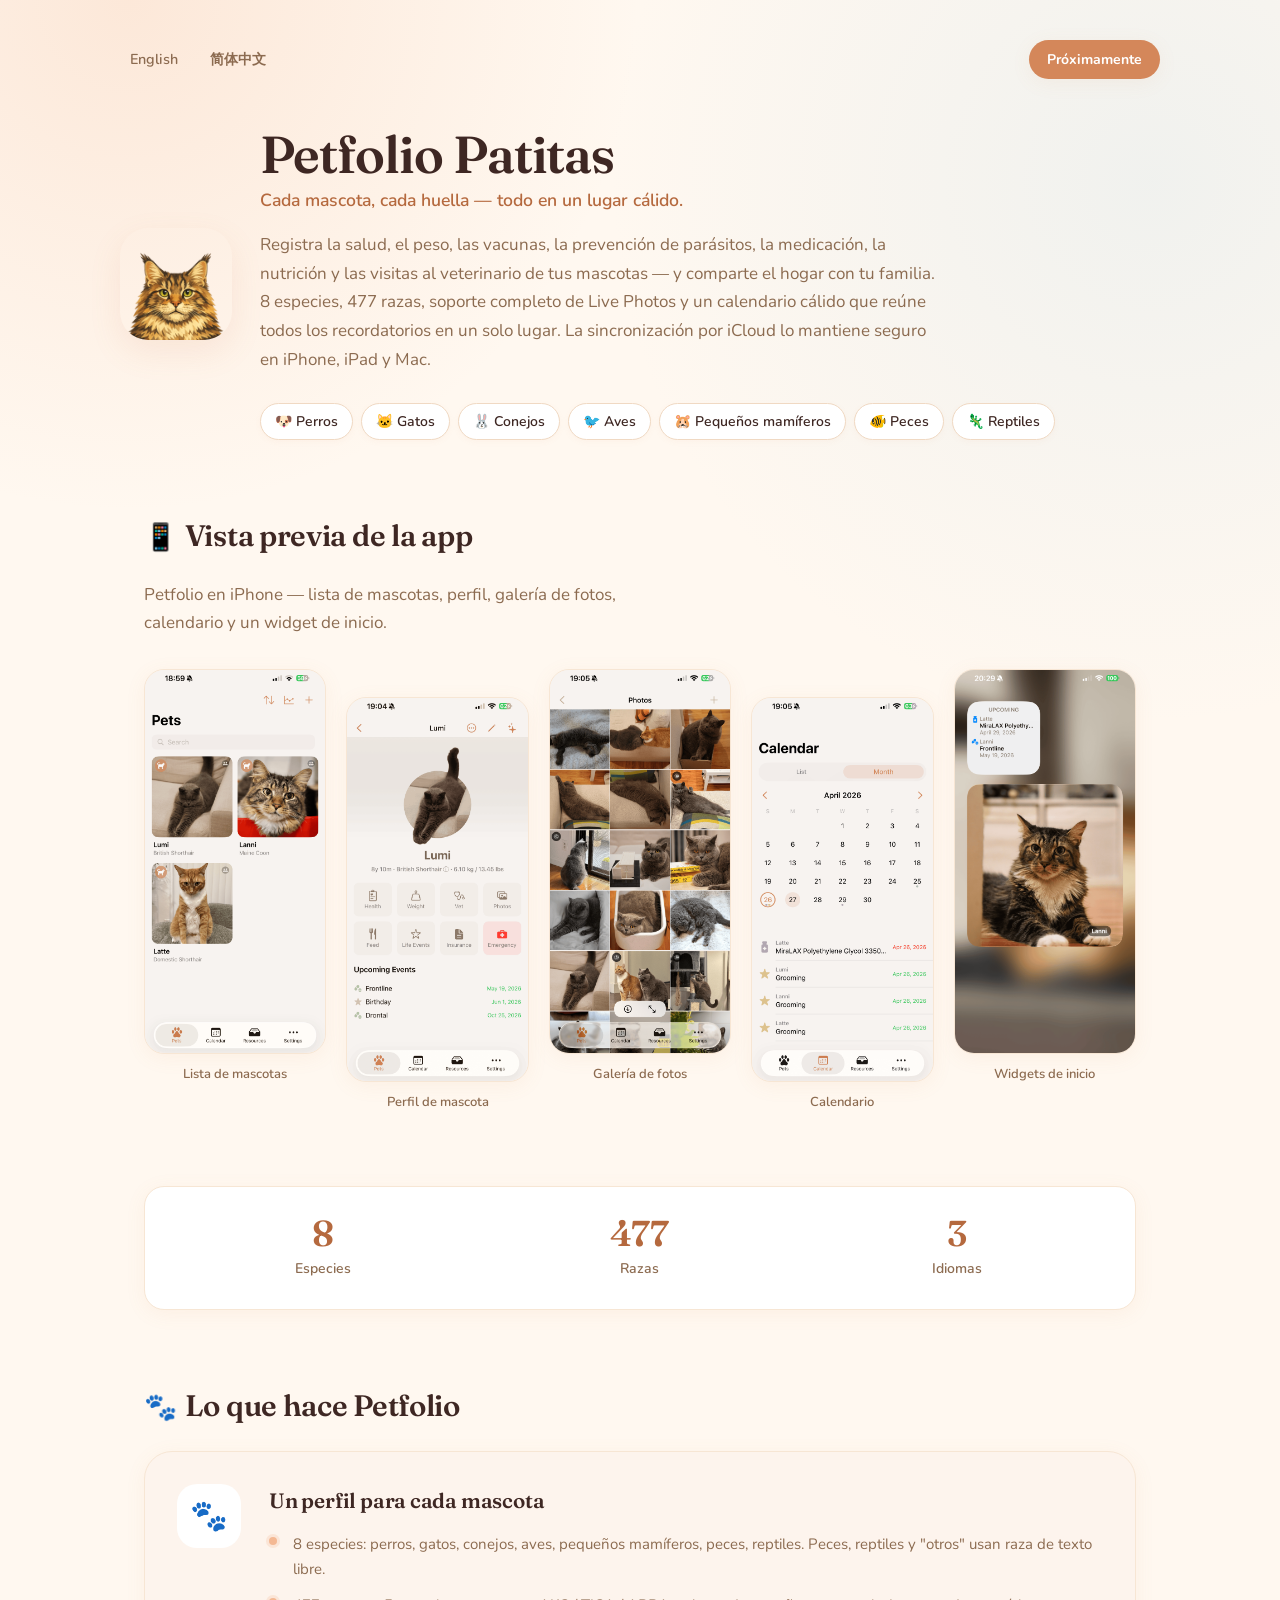
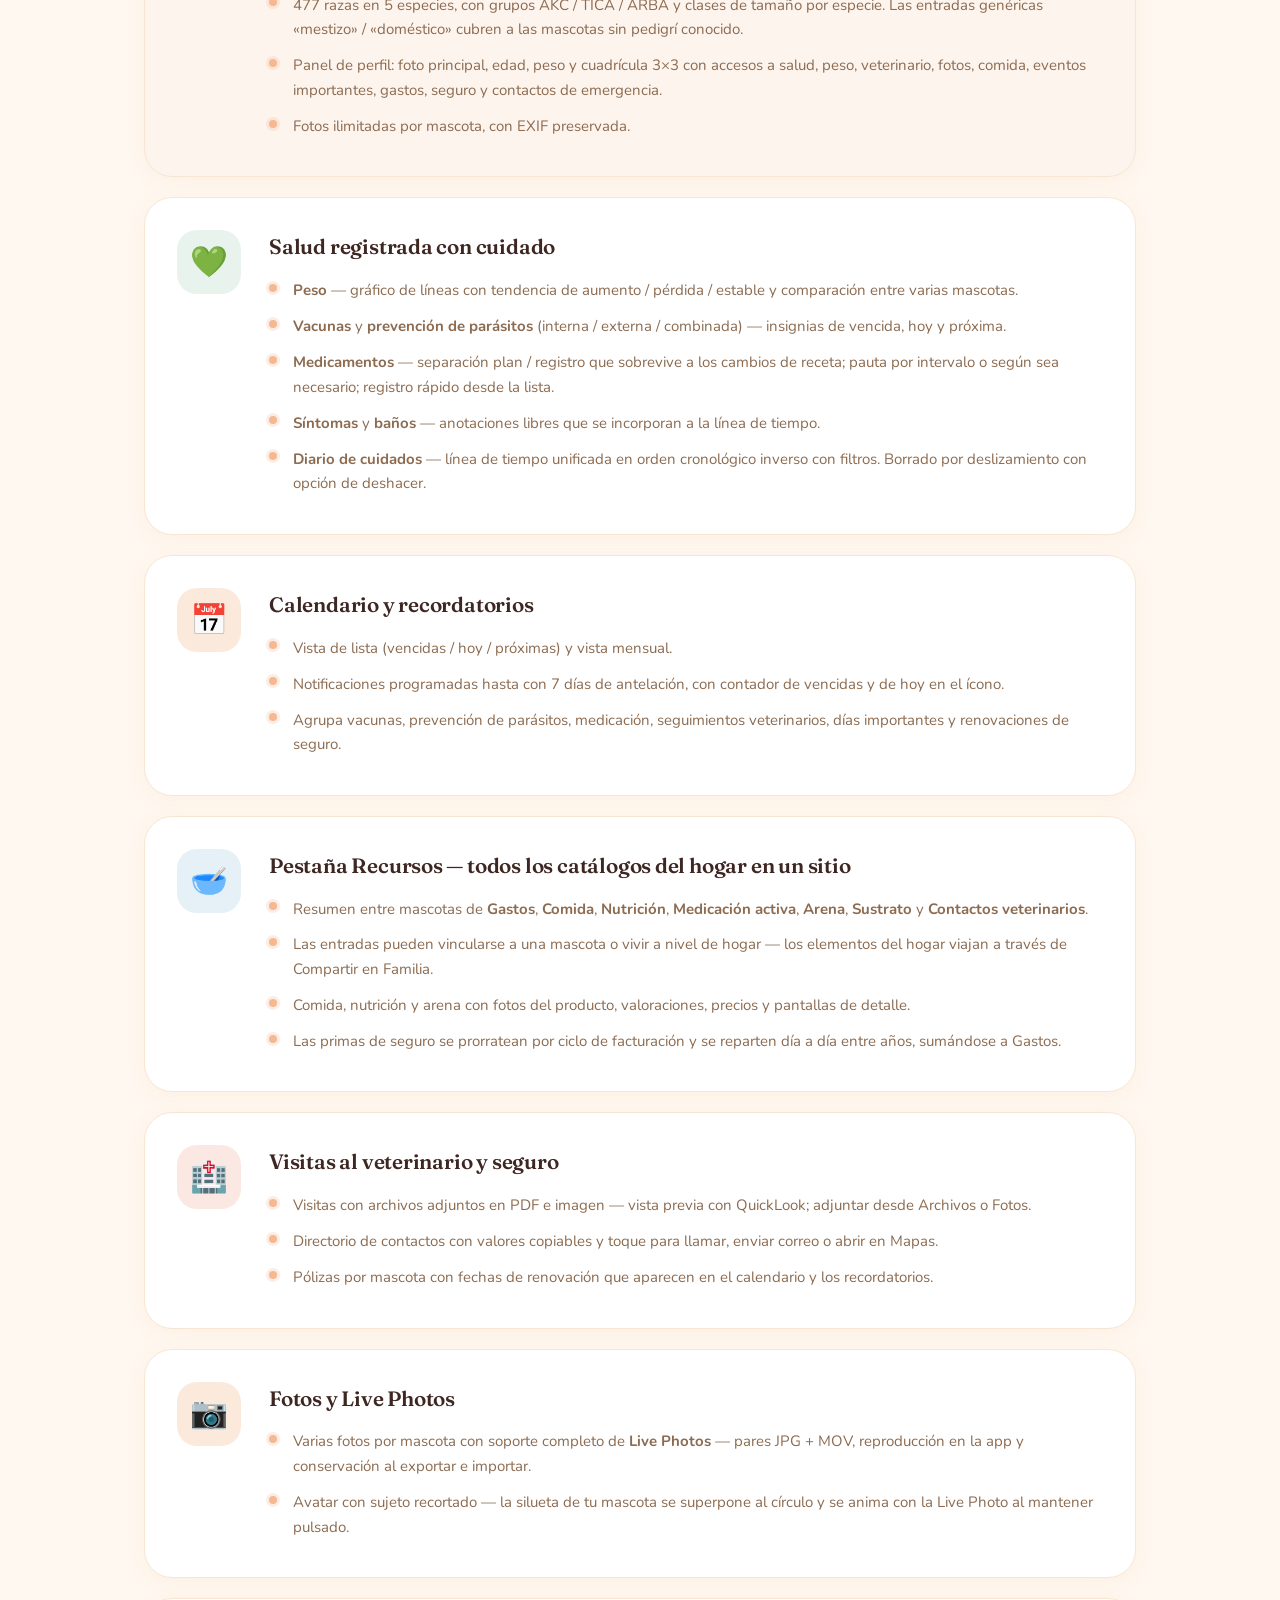
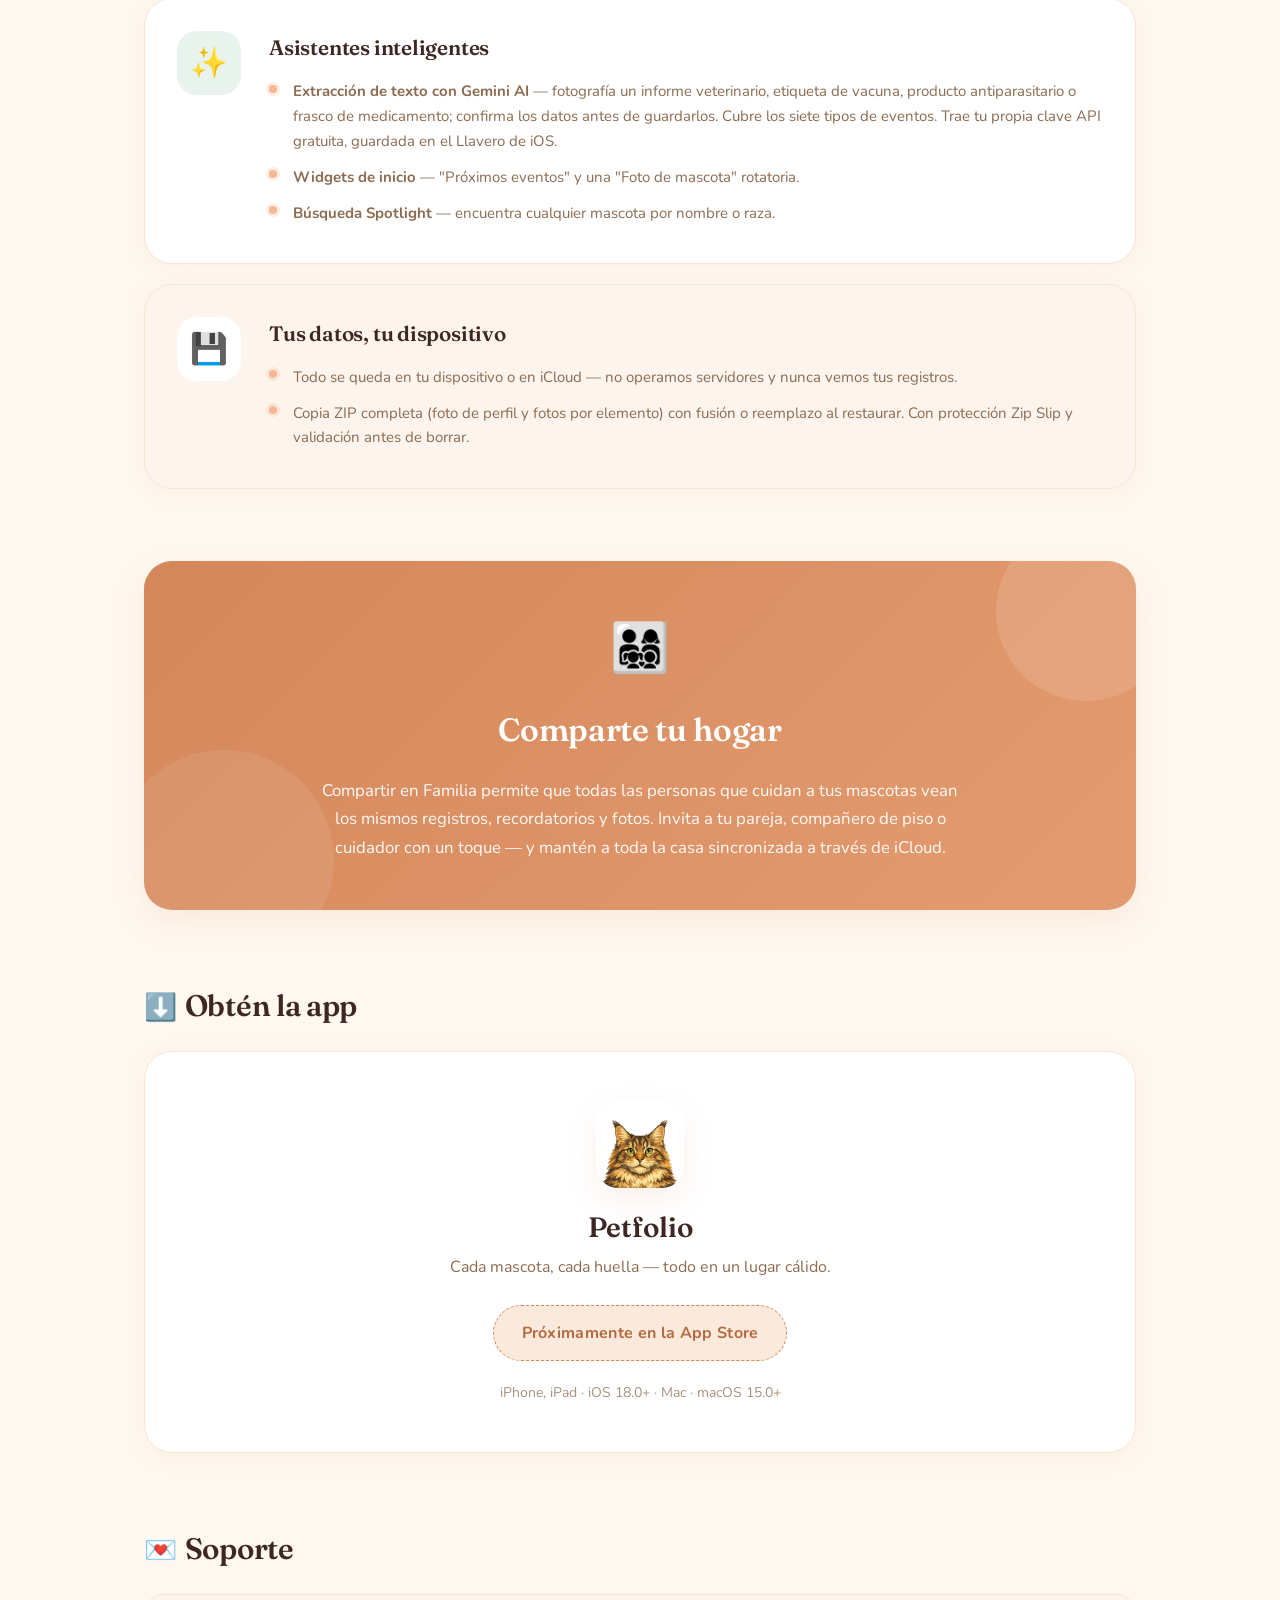
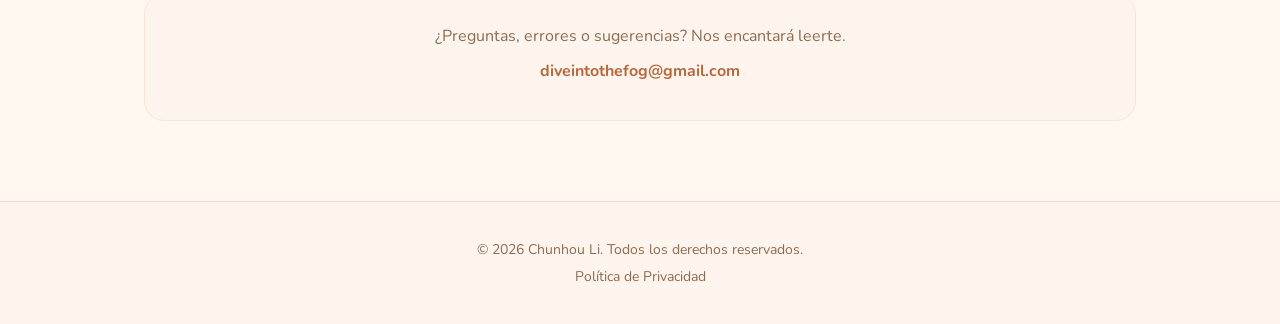
==== es/index.html @ d6c248c8 "init: Petfolio marketing site — landing page, privacy policy, EN/ES/ZH-Hans" ====
<!DOCTYPE html>
<html lang="es">
<head>
    <meta charset="UTF-8">
    <meta name="viewport" content="width=device-width, initial-scale=1.0">
    <meta name="description" content="Petfolio — cuidado de mascotas para iPhone, iPad y Mac. Salud, peso, vacunas, prevención de parásitos, medicación, nutrición, veterinario, comida, arena y Live Photos. 8 especies, 477 razas, Compartir en Familia por iCloud. En inglés, español y chino simplificado.">
    <title>Petfolio — Cuidado de Mascotas para iPhone, iPad y Mac</title>
    <link rel="icon" href="../resources/app_icon.png">
    <link rel="preconnect" href="https://fonts.googleapis.com">
    <link rel="preconnect" href="https://fonts.gstatic.com" crossorigin>
    <link href="https://fonts.googleapis.com/css2?family=Fraunces:opsz,wght@9..144,500;9..144,600;9..144,700&family=Nunito:wght@400;600;700;800&display=swap" rel="stylesheet">
    <link rel="stylesheet" href="../css/styles.css">
    <link rel="alternate" hreflang="es" href="index.html">
    <link rel="alternate" hreflang="en" href="../index.html">
    <link rel="alternate" hreflang="zh-Hans" href="../zh/">
</head>
<body>
    <header class="hero">
        <div class="hero-top">
            <p class="lang-switcher"><a href="../index.html">English</a><a href="../zh/">简体中文</a></p>
            <a href="#download" class="hero-badge-pill">Próximamente</a>
        </div>

        <div class="hero-inner">
            <img src="../resources/app_icon.png" alt="Icono de Petfolio" class="hero-icon">
            <div class="hero-text">
                <h1 class="app-name">Petfolio Patitas</h1>
                <p class="tagline">Cada mascota, cada huella — todo en un lugar cálido.</p>
                <p class="description">Registra la salud, el peso, las vacunas, la prevención de parásitos, la medicación, la nutrición y las visitas al veterinario de tus mascotas — y comparte el hogar con tu familia. 8 especies, 477 razas, soporte completo de Live Photos y un calendario cálido que reúne todos los recordatorios en un solo lugar. La sincronización por iCloud lo mantiene seguro en iPhone, iPad y Mac.</p>
                <div class="species-pills">
                    <span class="species-pill"><span class="emoji">🐶</span>Perros</span>
                    <span class="species-pill"><span class="emoji">🐱</span>Gatos</span>
                    <span class="species-pill"><span class="emoji">🐰</span>Conejos</span>
                    <span class="species-pill"><span class="emoji">🐦</span>Aves</span>
                    <span class="species-pill"><span class="emoji">🐹</span>Pequeños mamíferos</span>
                    <span class="species-pill"><span class="emoji">🐠</span>Peces</span>
                    <span class="species-pill"><span class="emoji">🦎</span>Reptiles</span>
                </div>
            </div>
        </div>
    </header>

    <main class="container">
        <section class="screenshots">
            <h2><span class="emoji">📱</span>Vista previa de la app</h2>
            <p class="section-lede">Petfolio en iPhone — lista de mascotas, perfil, galería de fotos, calendario y un widget de inicio.</p>
            <div class="screenshot-gallery">
                <figure class="shot-item">
                    <div class="shot"><img src="../resources/screenshots/app-1.png" alt="Lista de mascotas con perfiles de gatos" loading="lazy"></div>
                    <figcaption class="shot-caption">Lista de mascotas</figcaption>
                </figure>
                <figure class="shot-item">
                    <div class="shot"><img src="../resources/screenshots/app-2.png" alt="Perfil de mascota con accesos a salud, peso, veterinario, fotos y emergencia" loading="lazy"></div>
                    <figcaption class="shot-caption">Perfil de mascota</figcaption>
                </figure>
                <figure class="shot-item">
                    <div class="shot"><img src="../resources/screenshots/app-3.png" alt="Galería de fotos de la mascota" loading="lazy"></div>
                    <figcaption class="shot-caption">Galería de fotos</figcaption>
                </figure>
                <figure class="shot-item">
                    <div class="shot"><img src="../resources/screenshots/app-4.png" alt="Calendario mensual con eventos próximos" loading="lazy"></div>
                    <figcaption class="shot-caption">Calendario</figcaption>
                </figure>
                <figure class="shot-item">
                    <div class="shot"><img src="../resources/screenshots/app-5.png" alt="Widgets de inicio — eventos próximos y foto de mascota" loading="lazy"></div>
                    <figcaption class="shot-caption">Widgets de inicio</figcaption>
                </figure>
            </div>
        </section>

        <section class="stats-section">
            <div class="stats">
                <div class="stat-item">
                    <span class="num">8</span>
                    <span class="label">Especies</span>
                </div>
                <div class="stat-item">
                    <span class="num">477</span>
                    <span class="label">Razas</span>
                </div>
                <div class="stat-item">
                    <span class="num">3</span>
                    <span class="label">Idiomas</span>
                </div>
            </div>
        </section>

        <section class="features">
            <h2><span class="emoji">🐾</span>Lo que hace Petfolio</h2>
            <div class="feature-stack">

                <div class="feature-row feature-row--peach">
                    <div class="feature-row-emoji">🐾</div>
                    <div>
                        <h3>Un perfil para cada mascota</h3>
                        <ul>
                            <li>8 especies: perros, gatos, conejos, aves, pequeños mamíferos, peces, reptiles. Peces, reptiles y "otros" usan raza de texto libre.</li>
                            <li>477 razas en 5 especies, con grupos AKC / TICA / ARBA y clases de tamaño por especie. Las entradas genéricas «mestizo» / «doméstico» cubren a las mascotas sin pedigrí conocido.</li>
                            <li>Panel de perfil: foto principal, edad, peso y cuadrícula 3×3 con accesos a salud, peso, veterinario, fotos, comida, eventos importantes, gastos, seguro y contactos de emergencia.</li>
                            <li>Fotos ilimitadas por mascota, con EXIF preservada.</li>
                        </ul>
                    </div>
                </div>

                <div class="feature-row feature-row--mint">
                    <div class="feature-row-emoji">💚</div>
                    <div>
                        <h3>Salud registrada con cuidado</h3>
                        <ul>
                            <li><strong>Peso</strong> — gráfico de líneas con tendencia de aumento / pérdida / estable y comparación entre varias mascotas.</li>
                            <li><strong>Vacunas</strong> y <strong>prevención de parásitos</strong> (interna / externa / combinada) — insignias de vencida, hoy y próxima.</li>
                            <li><strong>Medicamentos</strong> — separación plan / registro que sobrevive a los cambios de receta; pauta por intervalo o según sea necesario; registro rápido desde la lista.</li>
                            <li><strong>Síntomas</strong> y <strong>baños</strong> — anotaciones libres que se incorporan a la línea de tiempo.</li>
                            <li><strong>Diario de cuidados</strong> — línea de tiempo unificada en orden cronológico inverso con filtros. Borrado por deslizamiento con opción de deshacer.</li>
                        </ul>
                    </div>
                </div>

                <div class="feature-row">
                    <div class="feature-row-emoji">📅</div>
                    <div>
                        <h3>Calendario y recordatorios</h3>
                        <ul>
                            <li>Vista de lista (vencidas / hoy / próximas) y vista mensual.</li>
                            <li>Notificaciones programadas hasta con 7 días de antelación, con contador de vencidas y de hoy en el ícono.</li>
                            <li>Agrupa vacunas, prevención de parásitos, medicación, seguimientos veterinarios, días importantes y renovaciones de seguro.</li>
                        </ul>
                    </div>
                </div>

                <div class="feature-row feature-row--sky">
                    <div class="feature-row-emoji">🥣</div>
                    <div>
                        <h3>Pestaña Recursos — todos los catálogos del hogar en un sitio</h3>
                        <ul>
                            <li>Resumen entre mascotas de <strong>Gastos</strong>, <strong>Comida</strong>, <strong>Nutrición</strong>, <strong>Medicación activa</strong>, <strong>Arena</strong>, <strong>Sustrato</strong> y <strong>Contactos veterinarios</strong>.</li>
                            <li>Las entradas pueden vincularse a una mascota o vivir a nivel de hogar — los elementos del hogar viajan a través de Compartir en Familia.</li>
                            <li>Comida, nutrición y arena con fotos del producto, valoraciones, precios y pantallas de detalle.</li>
                            <li>Las primas de seguro se prorratean por ciclo de facturación y se reparten día a día entre años, sumándose a Gastos.</li>
                        </ul>
                    </div>
                </div>

                <div class="feature-row feature-row--pink">
                    <div class="feature-row-emoji">🏥</div>
                    <div>
                        <h3>Visitas al veterinario y seguro</h3>
                        <ul>
                            <li>Visitas con archivos adjuntos en PDF e imagen — vista previa con QuickLook; adjuntar desde Archivos o Fotos.</li>
                            <li>Directorio de contactos con valores copiables y toque para llamar, enviar correo o abrir en Mapas.</li>
                            <li>Pólizas por mascota con fechas de renovación que aparecen en el calendario y los recordatorios.</li>
                        </ul>
                    </div>
                </div>

                <div class="feature-row">
                    <div class="feature-row-emoji">📷</div>
                    <div>
                        <h3>Fotos y Live Photos</h3>
                        <ul>
                            <li>Varias fotos por mascota con soporte completo de <strong>Live Photos</strong> — pares JPG + MOV, reproducción en la app y conservación al exportar e importar.</li>
                            <li>Avatar con sujeto recortado — la silueta de tu mascota se superpone al círculo y se anima con la Live Photo al mantener pulsado.</li>
                        </ul>
                    </div>
                </div>

                <div class="feature-row feature-row--mint">
                    <div class="feature-row-emoji">✨</div>
                    <div>
                        <h3>Asistentes inteligentes</h3>
                        <ul>
                            <li><strong>Extracción de texto con Gemini AI</strong> — fotografía un informe veterinario, etiqueta de vacuna, producto antiparasitario o frasco de medicamento; confirma los datos antes de guardarlos. Cubre los siete tipos de eventos. Trae tu propia clave API gratuita, guardada en el Llavero de iOS.</li>
                            <li><strong>Widgets de inicio</strong> — "Próximos eventos" y una "Foto de mascota" rotatoria.</li>
                            <li><strong>Búsqueda Spotlight</strong> — encuentra cualquier mascota por nombre o raza.</li>
                        </ul>
                    </div>
                </div>

                <div class="feature-row feature-row--peach">
                    <div class="feature-row-emoji">💾</div>
                    <div>
                        <h3>Tus datos, tu dispositivo</h3>
                        <ul>
                            <li>Todo se queda en tu dispositivo o en iCloud — no operamos servidores y nunca vemos tus registros.</li>
                            <li>Copia ZIP completa (foto de perfil y fotos por elemento) con fusión o reemplazo al restaurar. Con protección Zip Slip y validación antes de borrar.</li>
                        </ul>
                    </div>
                </div>

            </div>
        </section>

        <section class="family-sharing">
            <div class="spotlight">
                <div class="spotlight-inner">
                    <div class="spotlight-emoji">👨‍👩‍👧‍👦</div>
                    <h2>Comparte tu hogar</h2>
                    <p>Compartir en Familia permite que todas las personas que cuidan a tus mascotas vean los mismos registros, recordatorios y fotos. Invita a tu pareja, compañero de piso o cuidador con un toque — y mantén a toda la casa sincronizada a través de iCloud.</p>
                </div>
            </div>
        </section>

        <section id="download" class="download">
            <h2><span class="emoji">⬇️</span>Obtén la app</h2>
            <div class="download-card">
                <img src="../resources/app_icon.png" alt="" class="app-icon">
                <h3>Petfolio</h3>
                <p class="subtitle">Cada mascota, cada huella — todo en un lugar cálido.</p>
                <span class="coming-soon-badge">Próximamente en la App Store</span>
                <p class="download-requirements">iPhone, iPad · iOS 18.0+ · Mac · macOS 15.0+</p>
            </div>
        </section>

        <section class="support">
            <h2><span class="emoji">💌</span>Soporte</h2>
            <div class="support-card">
                <p>¿Preguntas, errores o sugerencias? Nos encantará leerte.</p>
                <p><a href="mailto:diveintothefog@gmail.com">diveintothefog@gmail.com</a></p>
            </div>
        </section>
    </main>

    <footer>
        <div class="container">
            <p>&copy; 2026 Chunhou Li. Todos los derechos reservados.</p>
            <p><a href="privacy.html">Política de Privacidad</a></p>
        </div>
    </footer>
</body>
</html>
---- css/styles.css ----
* {
    margin: 0;
    padding: 0;
    box-sizing: border-box;
}

:root {
    --primary: #D4875A;
    --primary-deep: #B5693E;
    --primary-soft: #F4B893;
    --accent-mint: #A8D5BA;
    --accent-pink: #F4B8A9;
    --accent-sky: #B6D7E8;
    --text: #3E2723;
    --text-muted: #8C6B50;
    --text-light: #A8917B;
    --bg: #FFF8F0;
    --surface: #FFFFFF;
    --surface-warm: #FDF4ED;
    --surface-sunset: #FBEADB;
    --border: #F0D9C3;
    --border-soft: #F7E6D4;
    --radius: 20px;
    --radius-sm: 12px;
    --radius-lg: 28px;
    --shadow-soft: 0 4px 20px rgba(212, 135, 90, 0.08);
    --shadow-warm: 0 12px 32px rgba(212, 135, 90, 0.12);
}

body {
    font-family: 'Nunito', -apple-system, BlinkMacSystemFont, sans-serif;
    line-height: 1.65;
    color: var(--text);
    background: var(--bg);
    background-image:
        radial-gradient(circle at 10% 0%, rgba(244, 184, 147, 0.25) 0%, transparent 35%),
        radial-gradient(circle at 90% 20%, rgba(182, 215, 232, 0.2) 0%, transparent 40%);
    background-attachment: fixed;
    min-height: 100vh;
}

.container {
    max-width: 1040px;
    margin: 0 auto;
    padding: 0 24px;
}

a {
    color: var(--primary-deep);
    text-decoration: none;
    transition: color 0.2s;
}

a:hover {
    color: var(--primary);
}

/* Hero */
.hero {
    padding: 40px 24px 64px;
    position: relative;
}

.hero-top {
    display: flex;
    justify-content: space-between;
    align-items: center;
    gap: 16px;
    margin-bottom: 3rem;
    max-width: 1040px;
    margin-left: auto;
    margin-right: auto;
}

.lang-switcher {
    font-size: 0.9rem;
    font-weight: 600;
    color: var(--text-muted);
    display: flex;
    flex-wrap: wrap;
    gap: 4px 12px;
    align-items: center;
}

.lang-switcher a {
    color: var(--text-muted);
    padding: 4px 10px;
    border-radius: 999px;
    transition: background 0.2s, color 0.2s;
}

.lang-switcher a:hover {
    background: var(--surface-sunset);
    color: var(--primary-deep);
}

.hero-badge-pill {
    background: var(--primary);
    color: #fff;
    padding: 8px 18px;
    border-radius: 999px;
    font-weight: 700;
    font-size: 0.875rem;
    box-shadow: var(--shadow-soft);
    transition: transform 0.2s, box-shadow 0.2s;
}

.hero-badge-pill:hover {
    color: #fff;
    background: var(--primary-deep);
    transform: translateY(-1px);
    box-shadow: var(--shadow-warm);
}

.hero-inner {
    display: grid;
    grid-template-columns: auto 1fr;
    gap: 28px;
    align-items: center;
    max-width: 1040px;
    margin: 0 auto;
}

.hero-icon {
    width: 112px;
    height: 112px;
    border-radius: 28px;
    box-shadow: var(--shadow-warm);
    flex-shrink: 0;
}

.hero-text {
    min-width: 0;
}

.app-name {
    font-family: 'Fraunces', Georgia, serif;
    font-weight: 600;
    font-size: 3.25rem;
    letter-spacing: -0.02em;
    line-height: 1.05;
    color: var(--text);
    margin-bottom: 0.25rem;
}

.tagline {
    font-size: 1.1rem;
    font-weight: 600;
    color: var(--primary-deep);
    margin-bottom: 1rem;
}

.description {
    font-size: 1.0625rem;
    color: var(--text-muted);
    line-height: 1.7;
    max-width: 680px;
}

.species-pills {
    display: flex;
    flex-wrap: wrap;
    gap: 8px;
    margin-top: 1.75rem;
}

.species-pill {
    background: var(--surface);
    border: 1px solid var(--border);
    border-radius: 999px;
    padding: 6px 14px;
    font-size: 0.875rem;
    font-weight: 600;
    color: var(--text);
    box-shadow: 0 2px 6px rgba(212, 135, 90, 0.05);
}

.species-pill .emoji {
    margin-right: 4px;
}

/* Main */
main {
    padding: 16px 24px 64px;
}

section {
    margin-bottom: 72px;
}

section:last-child {
    margin-bottom: 0;
}

h2 {
    font-family: 'Fraunces', Georgia, serif;
    font-weight: 600;
    font-size: 1.85rem;
    color: var(--text);
    margin-bottom: 1.25rem;
    letter-spacing: -0.01em;
}

h2 .emoji {
    margin-right: 8px;
    font-size: 0.9em;
}

.section-lede {
    color: var(--text-muted);
    font-size: 1.0625rem;
    max-width: 520px;
    margin-bottom: 2rem;
}

/* Screenshot gallery — staggered, not uniform grid */
.screenshots {
    margin-top: 8px;
}

.screenshot-gallery {
    display: grid;
    grid-template-columns: repeat(5, 1fr);
    gap: 20px;
}

.shot {
    background: var(--surface-warm);
    border: 1px solid var(--border-soft);
    border-radius: var(--radius);
    aspect-ratio: 9 / 19;
    display: flex;
    flex-direction: column;
    align-items: center;
    justify-content: center;
    text-align: center;
    padding: 16px;
    color: var(--text-light);
    font-size: 0.75rem;
    font-weight: 600;
    box-shadow: var(--shadow-soft);
    overflow: hidden;
    position: relative;
}

.shot img {
    width: 100%;
    height: 100%;
    object-fit: cover;
    display: block;
    position: absolute;
    inset: 0;
}

.shot-label {
    position: relative;
    z-index: 1;
    background: var(--surface-sunset);
    border-radius: 999px;
    padding: 6px 12px;
    color: var(--primary-deep);
}

.shot-caption {
    text-align: center;
    font-size: 0.8125rem;
    color: var(--text-muted);
    margin-top: 10px;
    font-weight: 600;
}

.shot-item {
    display: flex;
    flex-direction: column;
}

/* Stagger on wider screens */
@media (min-width: 900px) {
    .shot-item:nth-child(even) {
        margin-top: 28px;
    }
}

/* Feature sections — non-uniform, cozy */
.feature-stack {
    display: grid;
    gap: 20px;
}

.feature-row {
    background: var(--surface);
    border: 1px solid var(--border-soft);
    border-radius: var(--radius-lg);
    padding: 32px;
    box-shadow: var(--shadow-soft);
    display: grid;
    grid-template-columns: auto 1fr;
    gap: 28px;
    align-items: start;
}

.feature-row-emoji {
    width: 64px;
    height: 64px;
    border-radius: 20px;
    background: var(--surface-sunset);
    display: flex;
    align-items: center;
    justify-content: center;
    font-size: 1.9rem;
    flex-shrink: 0;
}

.feature-row h3 {
    font-family: 'Fraunces', Georgia, serif;
    font-size: 1.3rem;
    font-weight: 600;
    color: var(--text);
    margin-bottom: 0.5rem;
    letter-spacing: -0.01em;
}

.feature-row ul {
    list-style: none;
    padding: 0;
    margin: 0;
}

.feature-row li {
    padding: 0.35rem 0 0.35rem 1.5rem;
    position: relative;
    font-size: 0.9375rem;
    color: var(--text-muted);
    line-height: 1.65;
}

.feature-row li::before {
    content: "";
    position: absolute;
    left: 0;
    top: 0.75em;
    width: 8px;
    height: 8px;
    background: var(--primary-soft);
    border-radius: 50%;
    box-shadow: 0 0 0 3px rgba(244, 184, 147, 0.25);
}

/* Accent rows — alternating warm tones */
.feature-row--peach {
    background: var(--surface-warm);
}

.feature-row--peach .feature-row-emoji {
    background: #fff;
}

.feature-row--mint .feature-row-emoji {
    background: #E7F3EC;
}

.feature-row--sky .feature-row-emoji {
    background: #E5F0F7;
}

.feature-row--pink .feature-row-emoji {
    background: #FCE8E2;
}

/* Family sharing highlight */
.spotlight {
    background: linear-gradient(135deg, var(--primary) 0%, #E39C70 100%);
    color: #fff;
    border-radius: var(--radius-lg);
    padding: 48px 40px;
    text-align: center;
    box-shadow: var(--shadow-warm);
    position: relative;
    overflow: hidden;
}

.spotlight::before {
    content: "";
    position: absolute;
    top: -40px;
    right: -40px;
    width: 180px;
    height: 180px;
    background: rgba(255, 255, 255, 0.12);
    border-radius: 50%;
}

.spotlight::after {
    content: "";
    position: absolute;
    bottom: -60px;
    left: -30px;
    width: 220px;
    height: 220px;
    background: rgba(255, 255, 255, 0.08);
    border-radius: 50%;
}

.spotlight-inner {
    position: relative;
    z-index: 1;
    max-width: 640px;
    margin: 0 auto;
}

.spotlight h2 {
    color: #fff;
    font-size: 2rem;
}

.spotlight p {
    color: rgba(255, 255, 255, 0.95);
    font-size: 1.05rem;
    line-height: 1.7;
}

.spotlight-emoji {
    font-size: 3rem;
    margin-bottom: 1rem;
}

/* Stats strip */
.stats {
    display: grid;
    grid-template-columns: repeat(3, 1fr);
    gap: 16px;
    background: var(--surface);
    border: 1px solid var(--border-soft);
    border-radius: var(--radius);
    padding: 28px;
    box-shadow: var(--shadow-soft);
}

.stat-item {
    text-align: center;
}

.stat-item .num {
    font-family: 'Fraunces', Georgia, serif;
    font-size: 2.25rem;
    font-weight: 600;
    color: var(--primary-deep);
    line-height: 1;
    display: block;
    margin-bottom: 0.25rem;
}

.stat-item .label {
    font-size: 0.875rem;
    color: var(--text-muted);
    font-weight: 600;
}

/* Download */
.download-card {
    background: var(--surface);
    border: 1px solid var(--border-soft);
    border-radius: var(--radius-lg);
    padding: 48px 40px;
    text-align: center;
    box-shadow: var(--shadow-soft);
}

.download-card .app-icon {
    width: 88px;
    height: 88px;
    border-radius: 22px;
    margin: 0 auto 1rem;
    display: block;
    box-shadow: var(--shadow-warm);
}

.download-card h3 {
    font-family: 'Fraunces', Georgia, serif;
    font-size: 1.75rem;
    font-weight: 600;
    color: var(--text);
    margin-bottom: 0.25rem;
}

.download-card .subtitle {
    font-size: 1rem;
    color: var(--text-muted);
    margin-bottom: 1.5rem;
}

.coming-soon-badge {
    display: inline-block;
    background: var(--surface-sunset);
    border: 1px dashed var(--primary);
    color: var(--primary-deep);
    padding: 14px 28px;
    border-radius: 999px;
    font-weight: 700;
    font-size: 1rem;
    letter-spacing: 0.02em;
}

.download-requirements {
    font-size: 0.875rem;
    color: var(--text-light);
    margin-top: 1.25rem;
}

/* Support */
.support-card {
    background: var(--surface-warm);
    border: 1px solid var(--border-soft);
    border-radius: var(--radius);
    padding: 28px;
    text-align: center;
}

.support-card p {
    color: var(--text-muted);
    margin-bottom: 0.5rem;
}

.support-card a {
    color: var(--primary-deep);
    font-weight: 700;
}

/* Footer */
footer {
    margin-top: 80px;
    padding: 32px 24px;
    border-top: 1px solid var(--border);
    background: var(--surface-warm);
    text-align: center;
    color: var(--text-muted);
    font-size: 0.875rem;
}

footer p {
    margin: 0.25rem 0;
}

footer a {
    color: var(--text-muted);
}

footer a:hover {
    color: var(--primary-deep);
}

/* Privacy page */
.privacy-content {
    max-width: 820px;
    margin: 0 auto;
    background: var(--surface);
    border-radius: var(--radius-lg);
    padding: 48px;
    box-shadow: var(--shadow-soft);
    border: 1px solid var(--border-soft);
}

.privacy-content h1 {
    font-family: 'Fraunces', Georgia, serif;
    color: var(--text);
    font-size: 2.25rem;
    margin-bottom: 0.5rem;
    text-align: center;
    font-weight: 600;
}

.privacy-content .last-updated {
    text-align: center;
    color: var(--text-light);
    font-size: 0.9rem;
    margin-bottom: 2.5rem;
}

.privacy-content h2 {
    font-family: 'Fraunces', Georgia, serif;
    color: var(--primary-deep);
    font-size: 1.5rem;
    margin-top: 2.25rem;
    margin-bottom: 0.75rem;
    font-weight: 600;
}

.privacy-content h3 {
    color: var(--text);
    font-size: 1.15rem;
    margin-top: 1.5rem;
    margin-bottom: 0.5rem;
    font-weight: 700;
}

.privacy-content p {
    color: var(--text-muted);
    margin-bottom: 1rem;
    font-size: 0.9625rem;
    line-height: 1.75;
}

.privacy-content ul, .privacy-content ol {
    margin-left: 1.5rem;
    margin-bottom: 1.25rem;
    color: var(--text-muted);
    font-size: 0.9625rem;
    line-height: 1.75;
}

.privacy-content li {
    margin-bottom: 0.5rem;
}

.privacy-content strong {
    color: var(--text);
}

.privacy-content .contact-info {
    background: var(--surface-sunset);
    padding: 20px 24px;
    border-radius: var(--radius);
    border-left: 4px solid var(--primary);
    margin: 1.5rem 0;
}

.privacy-content .contact-info p {
    margin-bottom: 0.5rem;
}

.back-link {
    display: inline-block;
    margin-top: 2rem;
    color: var(--primary-deep);
    font-weight: 700;
}

.back-link:hover {
    color: var(--primary);
}

.lang-switcher-inline {
    text-align: center;
    margin-top: 1.5rem;
    font-size: 0.9rem;
}

/* Responsive */
@media (max-width: 760px) {
    .hero {
        padding: 24px 24px 48px;
    }

    .hero-top {
        margin-bottom: 2rem;
    }

    .hero-inner {
        grid-template-columns: 1fr;
        gap: 20px;
        text-align: center;
    }

    .hero-icon {
        margin: 0 auto;
        width: 96px;
        height: 96px;
    }

    .description, .species-pills {
        max-width: none;
    }

    .species-pills {
        justify-content: center;
    }

    .app-name {
        font-size: 2.5rem;
    }

    section {
        margin-bottom: 56px;
    }

    h2 {
        font-size: 1.55rem;
    }

    .feature-row {
        grid-template-columns: 1fr;
        padding: 24px;
        gap: 16px;
    }

    .feature-row-emoji {
        width: 56px;
        height: 56px;
    }

    .screenshot-gallery {
        grid-template-columns: repeat(3, 1fr);
        gap: 14px;
    }

    .stats {
        grid-template-columns: 1fr;
        gap: 12px;
        padding: 20px;
    }

    .stat-item {
        padding: 10px 0;
        border-bottom: 1px solid var(--border-soft);
    }

    .stat-item:last-child {
        border-bottom: none;
    }

    .spotlight {
        padding: 36px 24px;
    }

    .spotlight h2 {
        font-size: 1.55rem;
    }

    .download-card {
        padding: 32px 20px;
    }

    .privacy-content {
        padding: 28px 20px;
    }

    .privacy-content h1 {
        font-size: 1.85rem;
    }
}

@media (max-width: 460px) {
    .screenshot-gallery {
        grid-template-columns: repeat(2, 1fr);
    }

    .app-name {
        font-size: 2.1rem;
    }
}
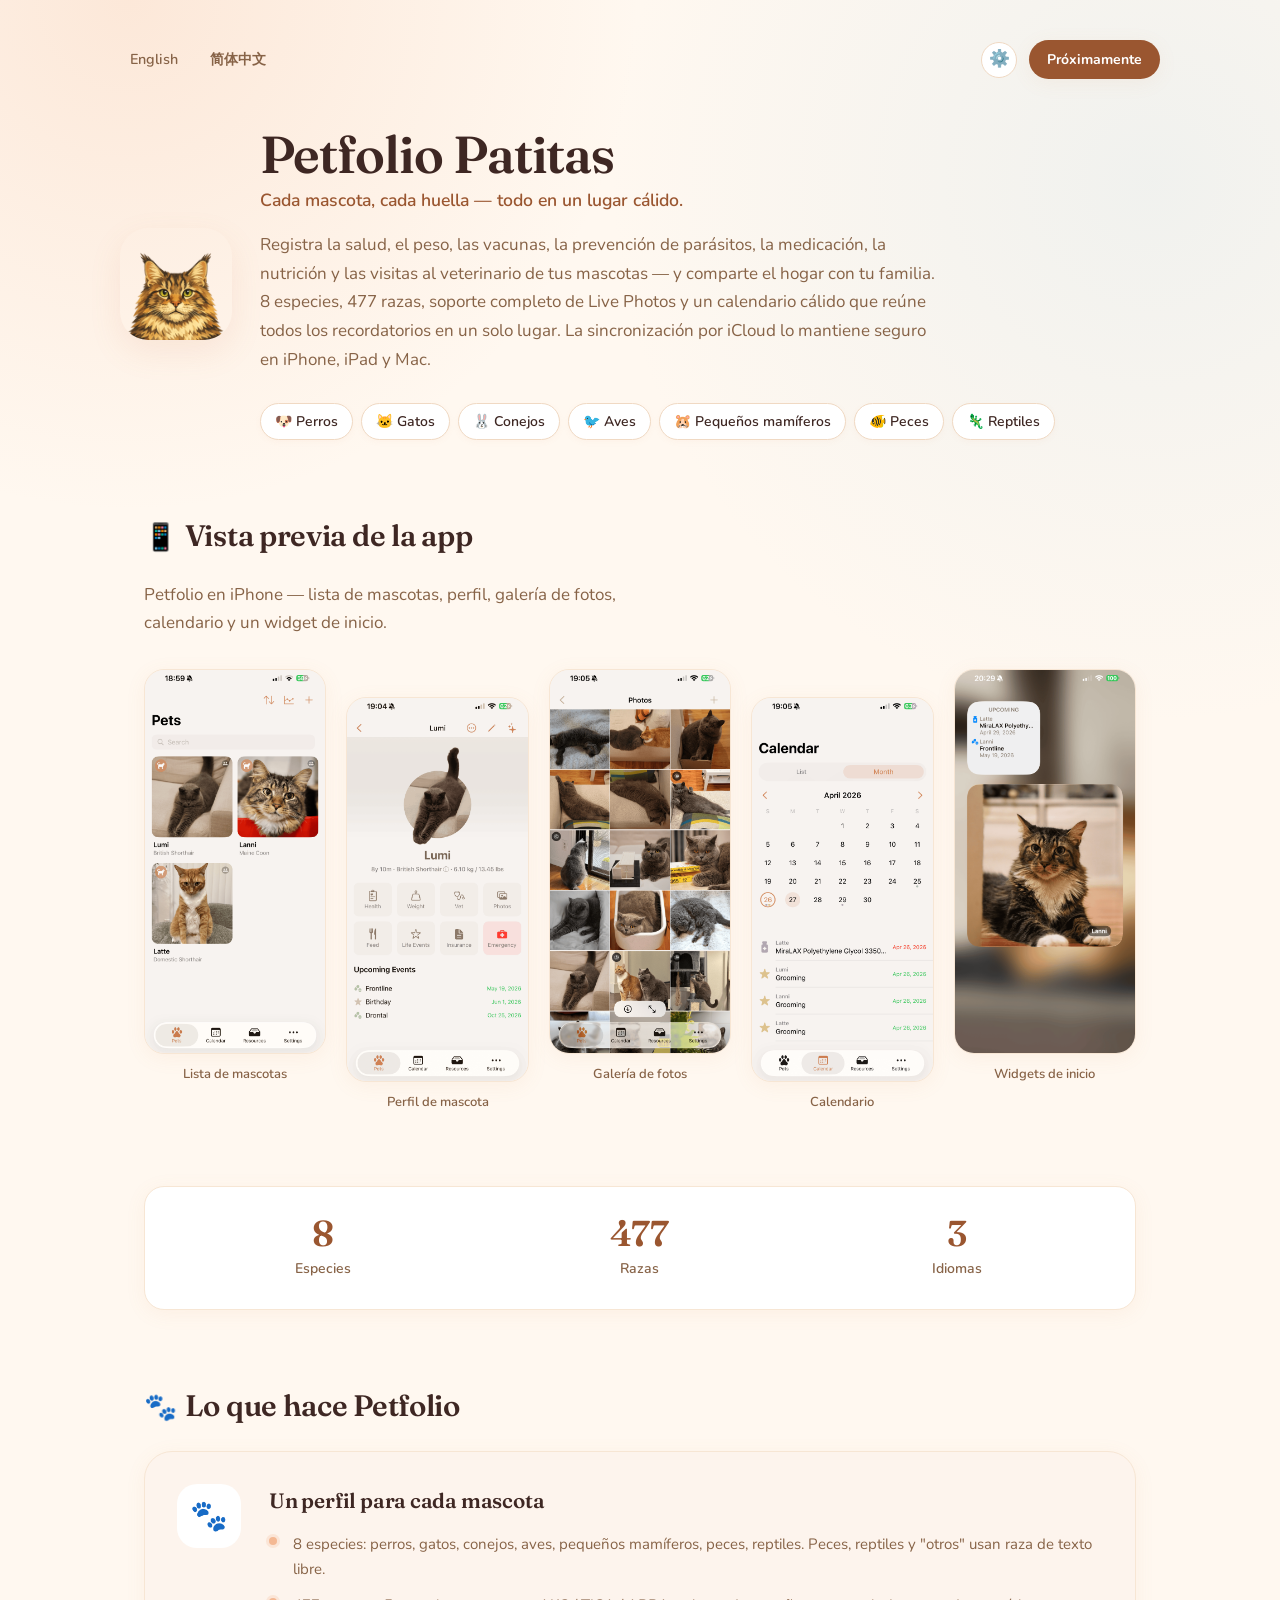
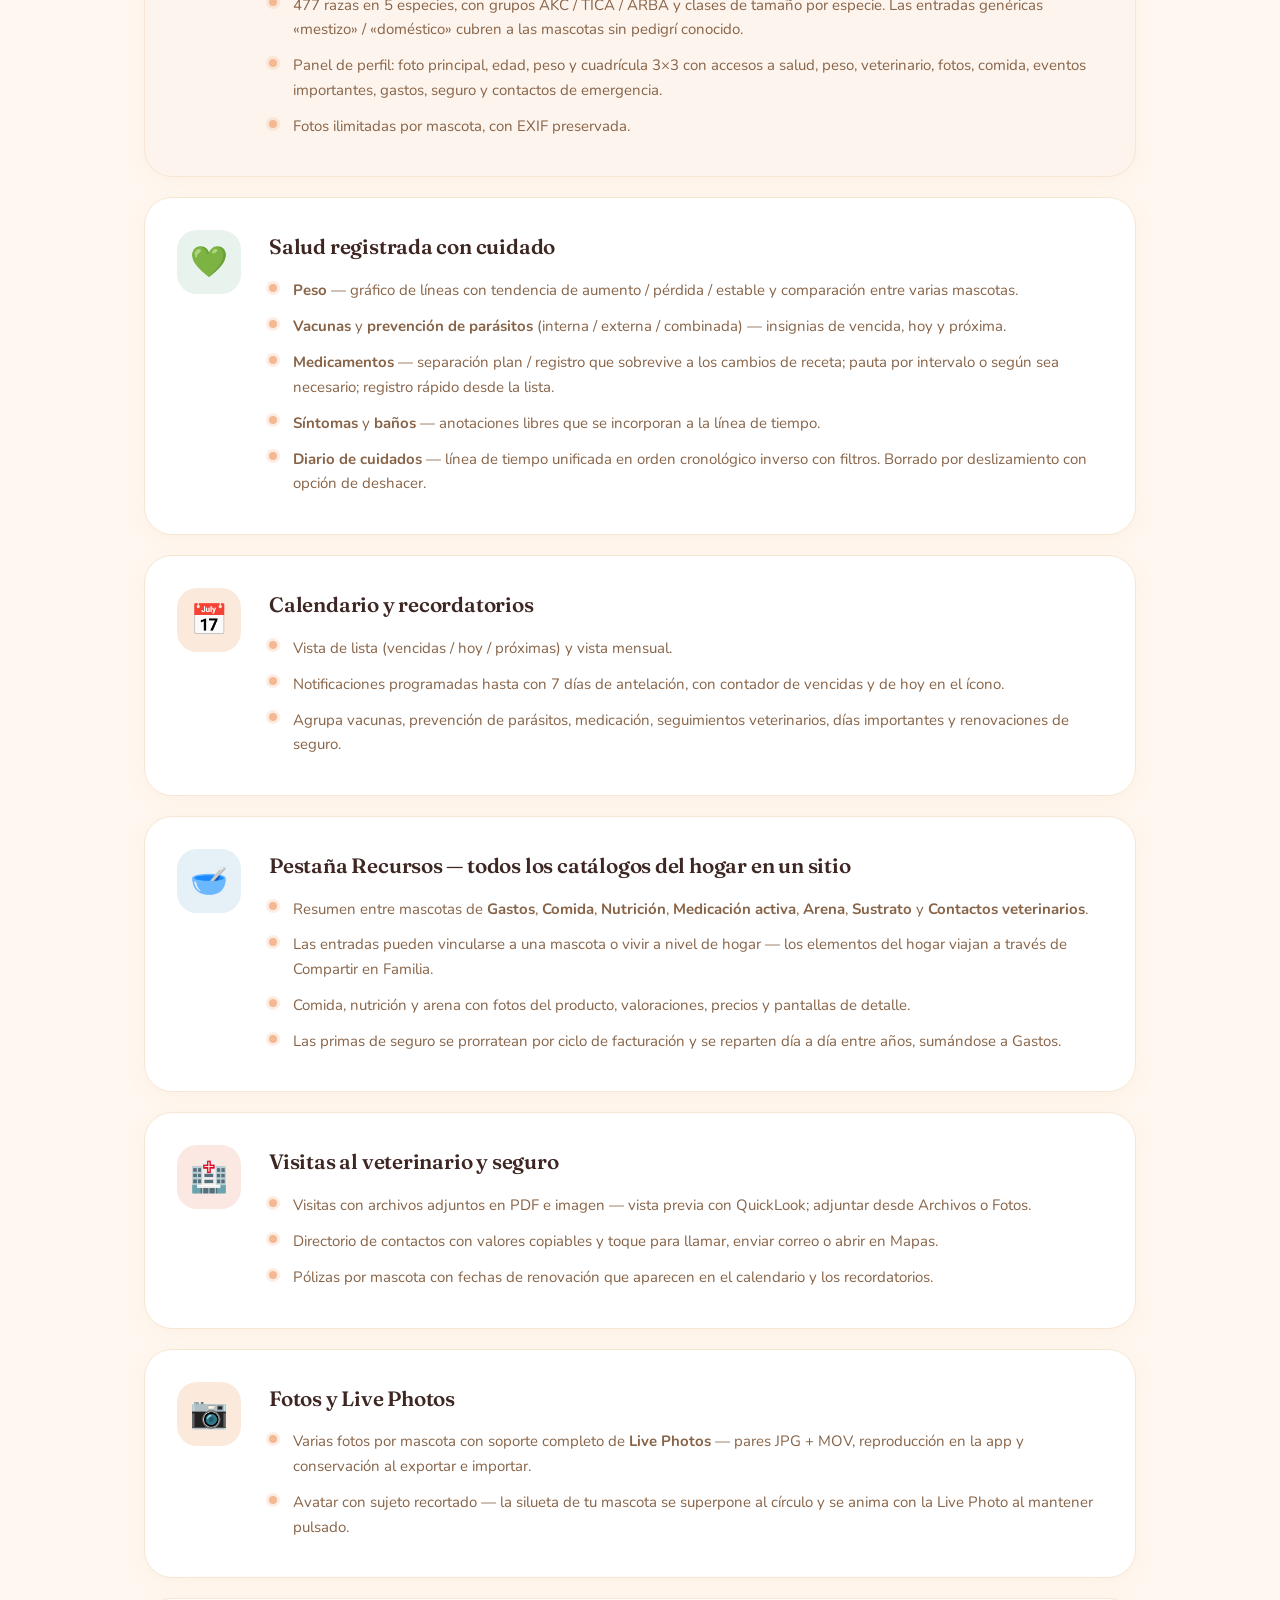
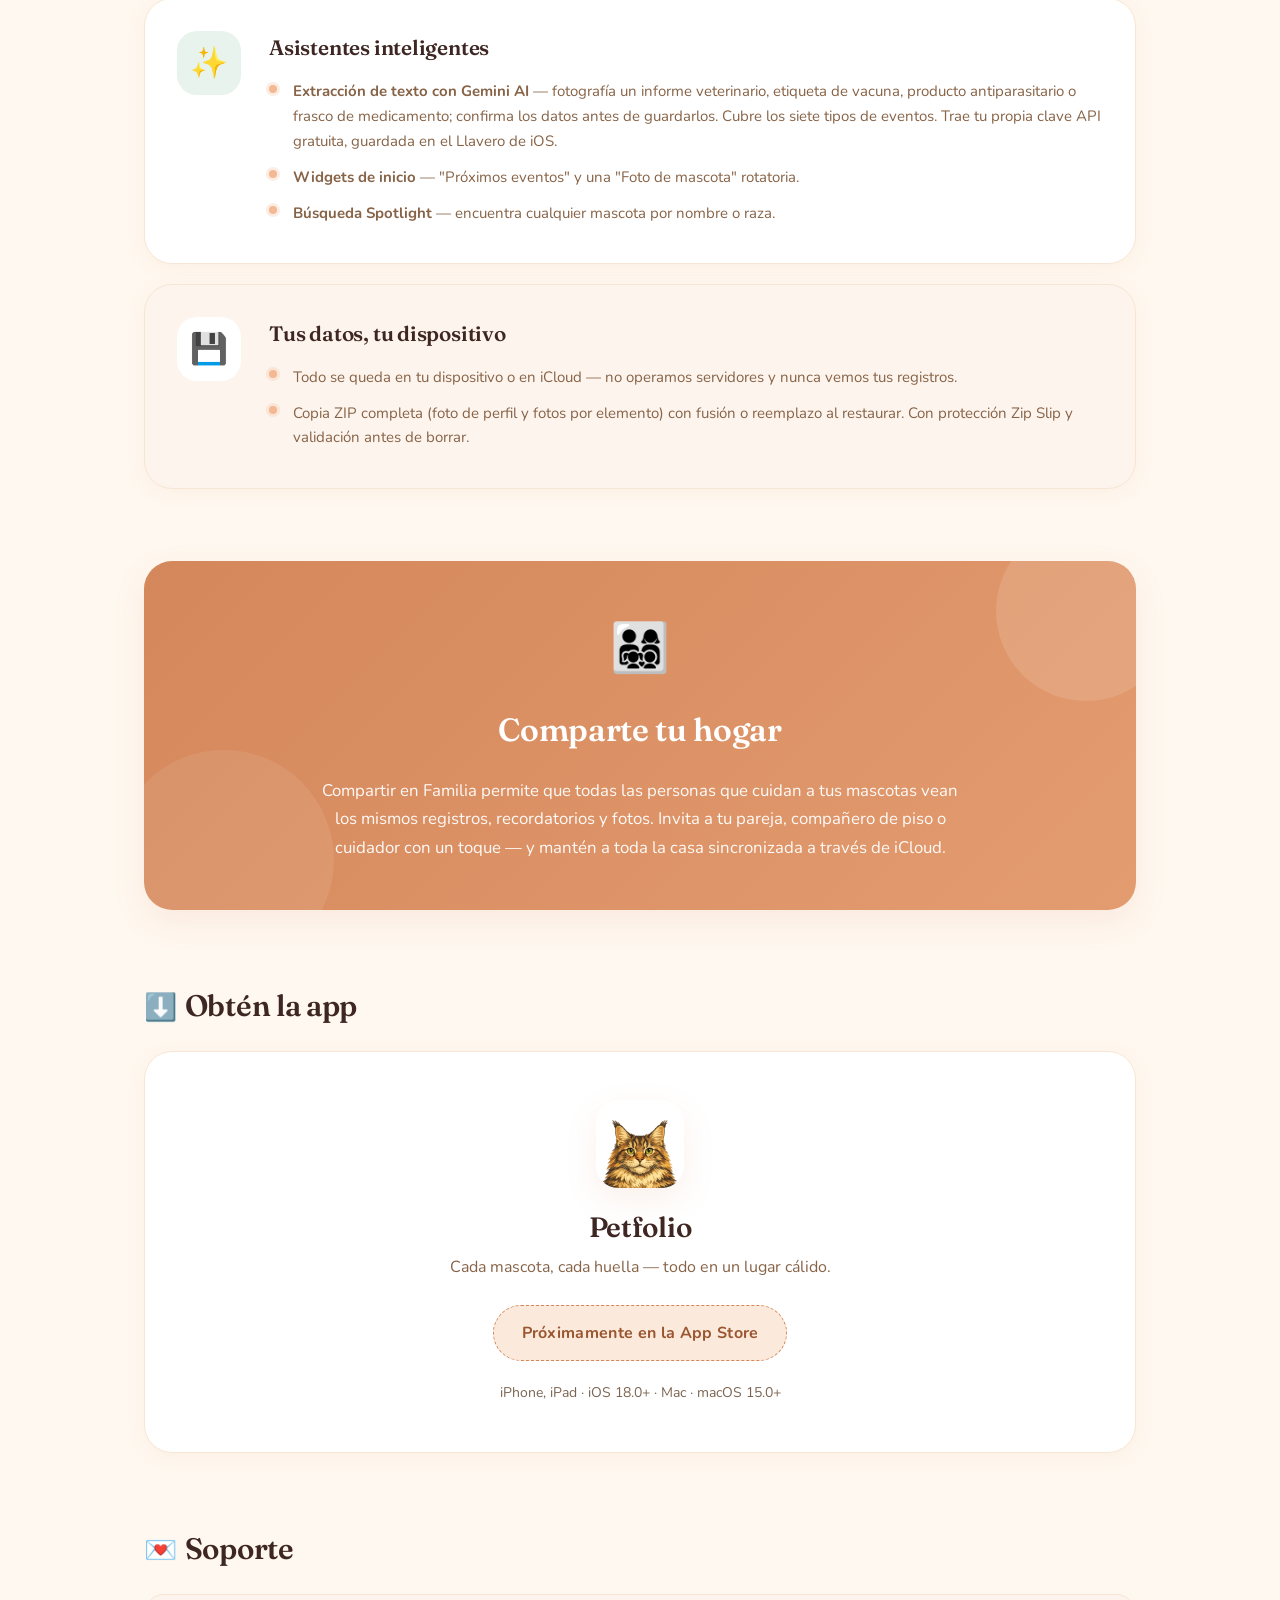
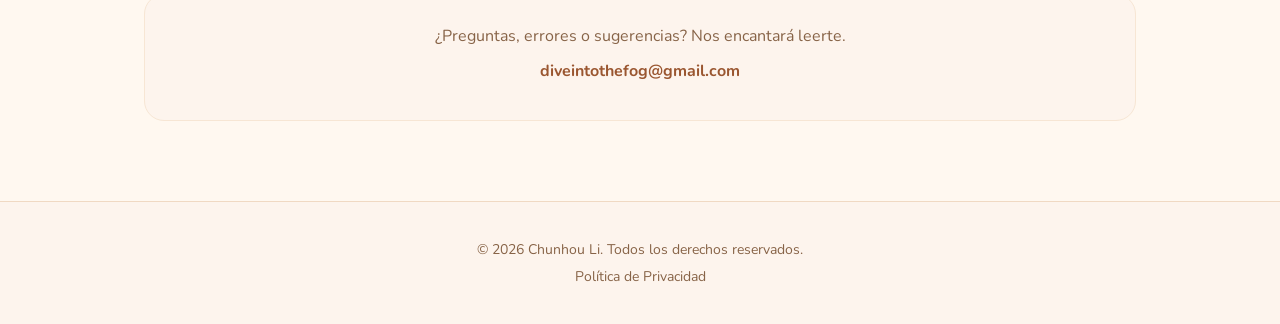
==== commit 272f4fcc: "fix: address web audit findings — OG/canonical/JSON-LD, WCAG AA contrast, image dims, sitemap/robots" ====
--- a/es/index.html
+++ b/es/index.html
@@ -3,26 +3,60 @@
 <head>
     <meta charset="UTF-8">
     <meta name="viewport" content="width=device-width, initial-scale=1.0">
-    <meta name="description" content="Petfolio — cuidado de mascotas para iPhone, iPad y Mac. Salud, peso, vacunas, prevención de parásitos, medicación, nutrición, veterinario, comida, arena y Live Photos. 8 especies, 477 razas, Compartir en Familia por iCloud. En inglés, español y chino simplificado.">
+    <meta name="description" content="Petfolio — cuidado de mascotas para iPhone, iPad y Mac. Salud, peso, vacunas, medicación, veterinario. 477 razas, Compartir en Familia por iCloud.">
     <title>Petfolio — Cuidado de Mascotas para iPhone, iPad y Mac</title>
+    <meta name="theme-color" content="#D4875A">
     <link rel="icon" href="../resources/app_icon.png">
+    <link rel="apple-touch-icon" href="../resources/app_icon.png">
+    <link rel="canonical" href="https://petfolio.luminoid.dev/es/">
+    <meta property="og:type" content="website">
+    <meta property="og:url" content="https://petfolio.luminoid.dev/es/">
+    <meta property="og:title" content="Petfolio — Cuidado de Mascotas para iPhone, iPad y Mac">
+    <meta property="og:description" content="Cuidado de mascotas para iPhone, iPad y Mac. 477 razas, Compartir en Familia por iCloud.">
+    <meta property="og:image" content="https://petfolio.luminoid.dev/resources/app_icon.png">
+    <meta property="og:locale" content="es_ES">
+    <meta property="og:locale:alternate" content="en_US">
+    <meta property="og:locale:alternate" content="zh_CN">
+    <meta name="twitter:card" content="summary">
+    <meta name="twitter:title" content="Petfolio — Cuidado de Mascotas para iPhone, iPad y Mac">
+    <meta name="twitter:description" content="Cuidado de mascotas para iPhone, iPad y Mac. 477 razas, Compartir en Familia por iCloud.">
+    <meta name="twitter:image" content="https://petfolio.luminoid.dev/resources/app_icon.png">
     <link rel="preconnect" href="https://fonts.googleapis.com">
     <link rel="preconnect" href="https://fonts.gstatic.com" crossorigin>
-    <link href="https://fonts.googleapis.com/css2?family=Fraunces:opsz,wght@9..144,500;9..144,600;9..144,700&family=Nunito:wght@400;600;700;800&display=swap" rel="stylesheet">
+    <link href="https://fonts.googleapis.com/css2?family=Fraunces:opsz,wght@9..144,600&family=Nunito:wght@400;600;700&display=swap" rel="stylesheet">
     <link rel="stylesheet" href="../css/styles.css">
-    <link rel="alternate" hreflang="es" href="index.html">
-    <link rel="alternate" hreflang="en" href="../index.html">
-    <link rel="alternate" hreflang="zh-Hans" href="../zh/">
+    <script src="../js/theme.js"></script>
+    <link rel="alternate" hreflang="en" href="https://petfolio.luminoid.dev/">
+    <link rel="alternate" hreflang="es" href="https://petfolio.luminoid.dev/es/">
+    <link rel="alternate" hreflang="zh-Hans" href="https://petfolio.luminoid.dev/zh/">
+    <link rel="alternate" hreflang="x-default" href="https://petfolio.luminoid.dev/">
+    <script type="application/ld+json">
+    {
+      "@context": "https://schema.org",
+      "@type": "SoftwareApplication",
+      "name": "Petfolio Patitas",
+      "applicationCategory": "LifestyleApplication",
+      "operatingSystem": "iOS 18.0+, iPadOS 18.0+, macOS 15.0+",
+      "description": "Cuidado de mascotas para iPhone, iPad y Mac — salud, peso, vacunas, veterinario, comida y arena. 477 razas, Compartir en Familia por iCloud.",
+      "image": "https://petfolio.luminoid.dev/resources/app_icon.png",
+      "url": "https://petfolio.luminoid.dev/es/",
+      "offers": { "@type": "Offer", "price": "0", "priceCurrency": "USD" },
+      "author": { "@type": "Person", "name": "Chunhou Li" }
+    }
+    </script>
 </head>
 <body>
     <header class="hero">
         <div class="hero-top">
-            <p class="lang-switcher"><a href="../index.html">English</a><a href="../zh/">简体中文</a></p>
-            <a href="#download" class="hero-badge-pill">Próximamente</a>
+            <p class="lang-switcher"><a href="../index.html" hreflang="en" lang="en">English</a><a href="../zh/" hreflang="zh-Hans" lang="zh-Hans">简体中文</a></p>
+            <div class="hero-actions">
+                <button type="button" class="theme-toggle" data-theme-toggle aria-label="Tema">⚙️</button>
+                <a href="#download" class="hero-badge-pill">Próximamente</a>
+            </div>
         </div>
 
         <div class="hero-inner">
-            <img src="../resources/app_icon.png" alt="Icono de Petfolio" class="hero-icon">
+            <img src="../resources/app_icon.png" alt="Icono de Petfolio" width="1024" height="1024" class="hero-icon">
             <div class="hero-text">
                 <h1 class="app-name">Petfolio Patitas</h1>
                 <p class="tagline">Cada mascota, cada huella — todo en un lugar cálido.</p>
@@ -46,23 +80,23 @@
             <p class="section-lede">Petfolio en iPhone — lista de mascotas, perfil, galería de fotos, calendario y un widget de inicio.</p>
             <div class="screenshot-gallery">
                 <figure class="shot-item">
-                    <div class="shot"><img src="../resources/screenshots/app-1.png" alt="Lista de mascotas con perfiles de gatos" loading="lazy"></div>
+                    <div class="shot"><img src="../resources/screenshots/app-1.png" alt="Lista de mascotas con perfiles de gatos" width="1290" height="2796" loading="lazy"></div>
                     <figcaption class="shot-caption">Lista de mascotas</figcaption>
                 </figure>
                 <figure class="shot-item">
-                    <div class="shot"><img src="../resources/screenshots/app-2.png" alt="Perfil de mascota con accesos a salud, peso, veterinario, fotos y emergencia" loading="lazy"></div>
+                    <div class="shot"><img src="../resources/screenshots/app-2.png" alt="Perfil de mascota con accesos a salud, peso, veterinario, fotos y emergencia" width="1290" height="2796" loading="lazy"></div>
                     <figcaption class="shot-caption">Perfil de mascota</figcaption>
                 </figure>
                 <figure class="shot-item">
-                    <div class="shot"><img src="../resources/screenshots/app-3.png" alt="Galería de fotos de la mascota" loading="lazy"></div>
+                    <div class="shot"><img src="../resources/screenshots/app-3.png" alt="Galería de fotos de la mascota" width="1290" height="2796" loading="lazy"></div>
                     <figcaption class="shot-caption">Galería de fotos</figcaption>
                 </figure>
                 <figure class="shot-item">
-                    <div class="shot"><img src="../resources/screenshots/app-4.png" alt="Calendario mensual con eventos próximos" loading="lazy"></div>
+                    <div class="shot"><img src="../resources/screenshots/app-4.png" alt="Calendario mensual con eventos próximos" width="1290" height="2796" loading="lazy"></div>
                     <figcaption class="shot-caption">Calendario</figcaption>
                 </figure>
                 <figure class="shot-item">
-                    <div class="shot"><img src="../resources/screenshots/app-5.png" alt="Widgets de inicio — eventos próximos y foto de mascota" loading="lazy"></div>
+                    <div class="shot"><img src="../resources/screenshots/app-5.png" alt="Widgets de inicio — eventos próximos y foto de mascota" width="1290" height="2796" loading="lazy"></div>
                     <figcaption class="shot-caption">Widgets de inicio</figcaption>
                 </figure>
             </div>
@@ -203,7 +237,7 @@
         <section id="download" class="download">
             <h2><span class="emoji">⬇️</span>Obtén la app</h2>
             <div class="download-card">
-                <img src="../resources/app_icon.png" alt="" class="app-icon">
+                <img src="../resources/app_icon.png" alt="" width="1024" height="1024" class="app-icon">
                 <h3>Petfolio</h3>
                 <p class="subtitle">Cada mascota, cada huella — todo en un lugar cálido.</p>
                 <span class="coming-soon-badge">Próximamente en la App Store</span>
@@ -215,7 +249,7 @@
             <h2><span class="emoji">💌</span>Soporte</h2>
             <div class="support-card">
                 <p>¿Preguntas, errores o sugerencias? Nos encantará leerte.</p>
-                <p><a href="mailto:diveintothefog@gmail.com">diveintothefog@gmail.com</a></p>
+                <p><a href="mailto:&#100;&#105;&#118;&#101;&#105;&#110;&#116;&#111;&#116;&#104;&#101;&#102;&#111;&#103;&#64;&#103;&#109;&#97;&#105;&#108;&#46;&#99;&#111;&#109;">&#100;&#105;&#118;&#101;&#105;&#110;&#116;&#111;&#116;&#104;&#101;&#102;&#111;&#103;&#64;&#103;&#109;&#97;&#105;&#108;&#46;&#99;&#111;&#109;</a></p>
             </div>
         </section>
     </main>
--- a/css/styles.css
+++ b/css/styles.css
@@ -6,14 +6,14 @@
 
 :root {
     --primary: #D4875A;
-    --primary-deep: #B5693E;
+    --primary-deep: #9A5630;
     --primary-soft: #F4B893;
     --accent-mint: #A8D5BA;
     --accent-pink: #F4B8A9;
     --accent-sky: #B6D7E8;
     --text: #3E2723;
-    --text-muted: #8C6B50;
-    --text-light: #A8917B;
+    --text-muted: #876347;
+    --text-light: #7B6450;
     --bg: #FFF8F0;
     --surface: #FFFFFF;
     --surface-warm: #FDF4ED;
@@ -95,7 +95,7 @@
 }
 
 .hero-badge-pill {
-    background: var(--primary);
+    background: var(--primary-deep);
     color: #fff;
     padding: 8px 18px;
     border-radius: 999px;
@@ -107,7 +107,7 @@
 
 .hero-badge-pill:hover {
     color: #fff;
-    background: var(--primary-deep);
+    background: var(--text);
     transform: translateY(-1px);
     box-shadow: var(--shadow-warm);
 }
@@ -250,15 +250,6 @@
     display: block;
     position: absolute;
     inset: 0;
-}
-
-.shot-label {
-    position: relative;
-    z-index: 1;
-    background: var(--surface-sunset);
-    border-radius: 999px;
-    padding: 6px 12px;
-    color: var(--primary-deep);
 }
 
 .shot-caption {
@@ -475,12 +466,14 @@
     box-shadow: var(--shadow-warm);
 }
 
-.download-card h3 {
+.download-card h3,
+.download-card h1 {
     font-family: 'Fraunces', Georgia, serif;
     font-size: 1.75rem;
     font-weight: 600;
     color: var(--text);
     margin-bottom: 0.25rem;
+    letter-spacing: -0.01em;
 }
 
 .download-card .subtitle {
@@ -549,7 +542,40 @@
     color: var(--primary-deep);
 }
 
-/* Privacy page */
+/* Privacy page — centered hero variant */
+.hero-inner--centered {
+    grid-template-columns: 1fr;
+    text-align: center;
+}
+
+.hero-inner--centered .hero-text {
+    max-width: 720px;
+    margin: 0 auto;
+}
+
+/* 404 / standalone centered content */
+.error-content {
+    min-height: 60vh;
+    display: flex;
+    align-items: center;
+    justify-content: center;
+    padding: 80px 24px;
+}
+
+.error-card {
+    max-width: 520px;
+    width: 100%;
+}
+
+.error-card .actions {
+    margin-top: 1.5rem;
+}
+
+.error-card .actions a {
+    display: inline-block;
+    text-decoration: none;
+}
+
 .privacy-content {
     max-width: 820px;
     margin: 0 auto;
@@ -748,3 +774,119 @@
         font-size: 2.1rem;
     }
 }
+
+/* Dark mode — applied via .theme-dark class on <html> by js/theme.js.
+   Default: system preference. User can override via the in-page toggle. */
+:root.theme-dark {
+    --text: #F0E5D8;
+    --text-muted: #C8A988;
+    --text-light: #A88B6D;
+    --bg: #1A130E;
+    --surface: #241B14;
+    --surface-warm: #2A1F17;
+    --surface-sunset: #3A2A1F;
+    --border: #3A2A1F;
+    --border-soft: #2F2218;
+    --shadow-soft: 0 4px 20px rgba(0, 0, 0, 0.45);
+    --shadow-warm: 0 12px 32px rgba(0, 0, 0, 0.55);
+}
+
+.theme-dark body {
+    background-image:
+        radial-gradient(circle at 10% 0%, rgba(212, 135, 90, 0.10) 0%, transparent 35%),
+        radial-gradient(circle at 90% 20%, rgba(168, 213, 186, 0.05) 0%, transparent 40%);
+}
+
+/* On dark surfaces, --primary-deep is too dark for text — switch to a brighter warm tone. */
+.theme-dark a,
+.theme-dark .stat-item .num,
+.theme-dark .support-card a,
+.theme-dark .back-link,
+.theme-dark .privacy-content h2,
+.theme-dark .coming-soon-badge {
+    color: #E89D6A;
+}
+
+.theme-dark a:hover,
+.theme-dark .lang-switcher a:hover,
+.theme-dark .back-link:hover {
+    color: #F4B893;
+}
+
+/* Hero pill: keep white text by anchoring to dark backgrounds in both modes. */
+.theme-dark .hero-badge-pill:hover {
+    background: #6B3D1F;
+}
+
+/* Feature row accent emoji backgrounds — dark variants of the light tints. */
+.theme-dark .feature-row--peach .feature-row-emoji { background: #2D1F15; }
+.theme-dark .feature-row--mint .feature-row-emoji  { background: #1F2A22; }
+.theme-dark .feature-row--sky .feature-row-emoji   { background: #1A2730; }
+.theme-dark .feature-row--pink .feature-row-emoji  { background: #2A1A18; }
+
+.theme-dark .privacy-content .contact-info {
+    border-left-color: #E89D6A;
+}
+
+.theme-dark .coming-soon-badge {
+    border-color: #E89D6A;
+}
+
+/* Theme toggle button — hidden until js/theme.js marks it ready, so no-JS users
+   never see a non-functional control. */
+.theme-toggle {
+    display: none;
+    width: 36px;
+    height: 36px;
+    padding: 0;
+    border: 1px solid var(--border);
+    background: var(--surface);
+    color: var(--text);
+    border-radius: 999px;
+    font-size: 1.05rem;
+    line-height: 1;
+    cursor: pointer;
+    transition: background 0.2s, border-color 0.2s, transform 0.15s;
+    align-items: center;
+    justify-content: center;
+}
+
+.theme-toggle.theme-toggle--ready {
+    display: inline-flex;
+}
+
+.theme-toggle:hover {
+    background: var(--surface-sunset);
+    border-color: var(--primary);
+    transform: translateY(-1px);
+}
+
+.hero-actions {
+    display: flex;
+    align-items: center;
+    gap: 12px;
+}
+
+/* Accessibility */
+:focus-visible {
+    outline: 2px solid var(--primary-deep);
+    outline-offset: 3px;
+    border-radius: 4px;
+}
+
+a:focus-visible,
+.hero-badge-pill:focus-visible,
+.species-pill:focus-visible {
+    outline-offset: 4px;
+}
+
+@media (prefers-reduced-motion: reduce) {
+    *,
+    *::before,
+    *::after {
+        animation-duration: 0.01ms !important;
+        animation-iteration-count: 1 !important;
+        transition-duration: 0.01ms !important;
+        scroll-behavior: auto !important;
+    }
+}
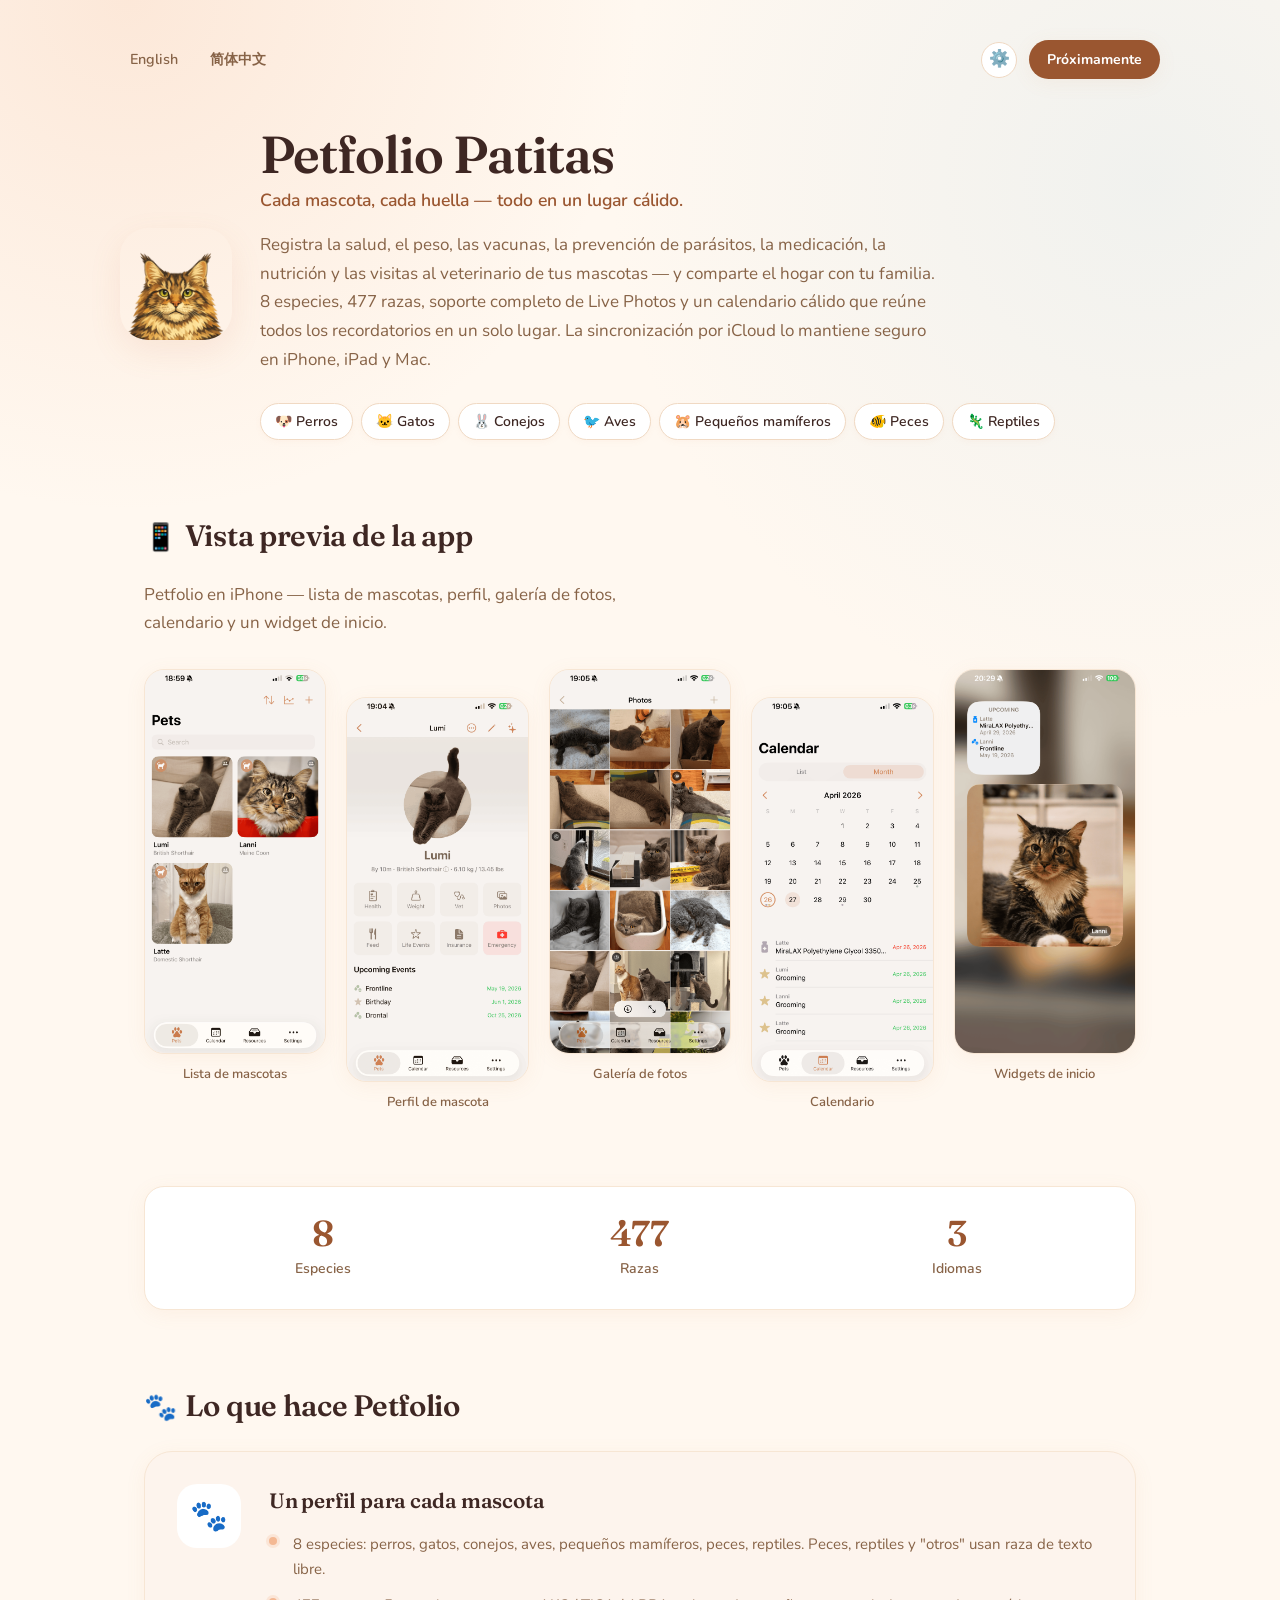
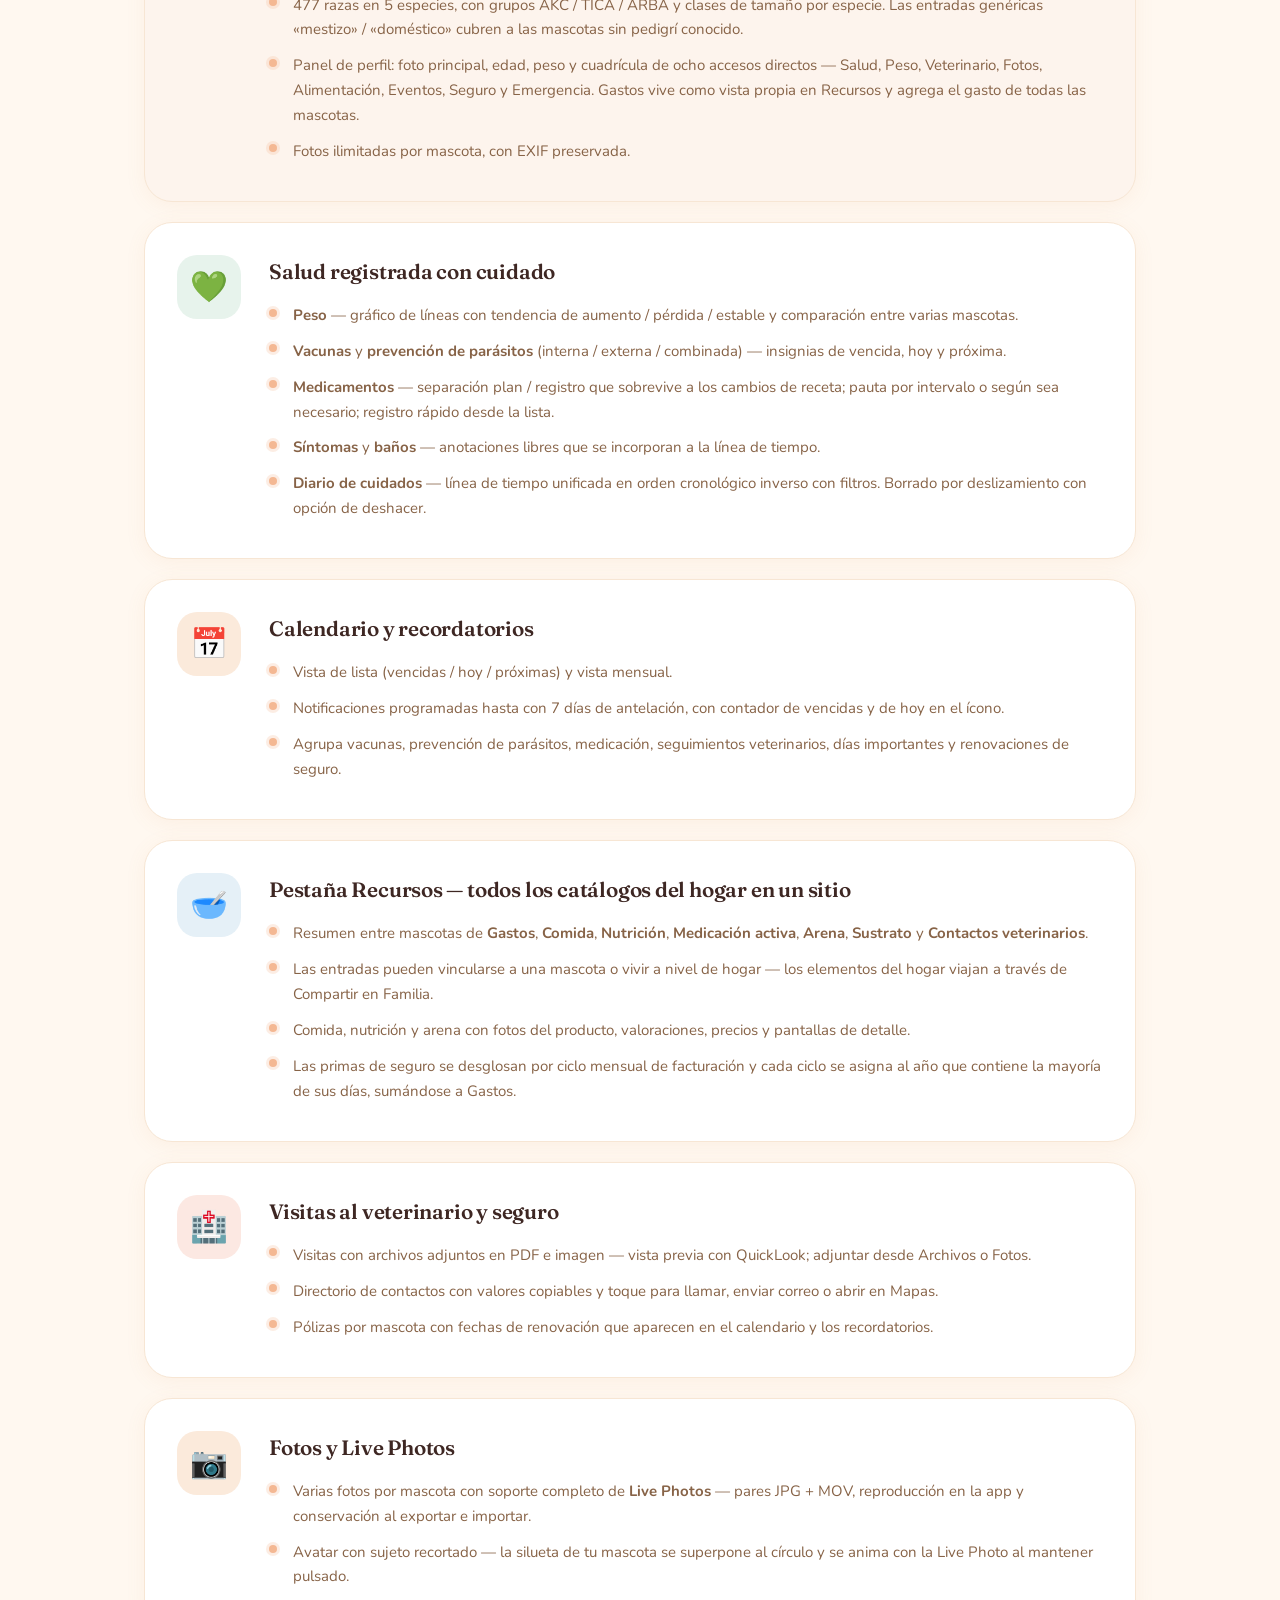
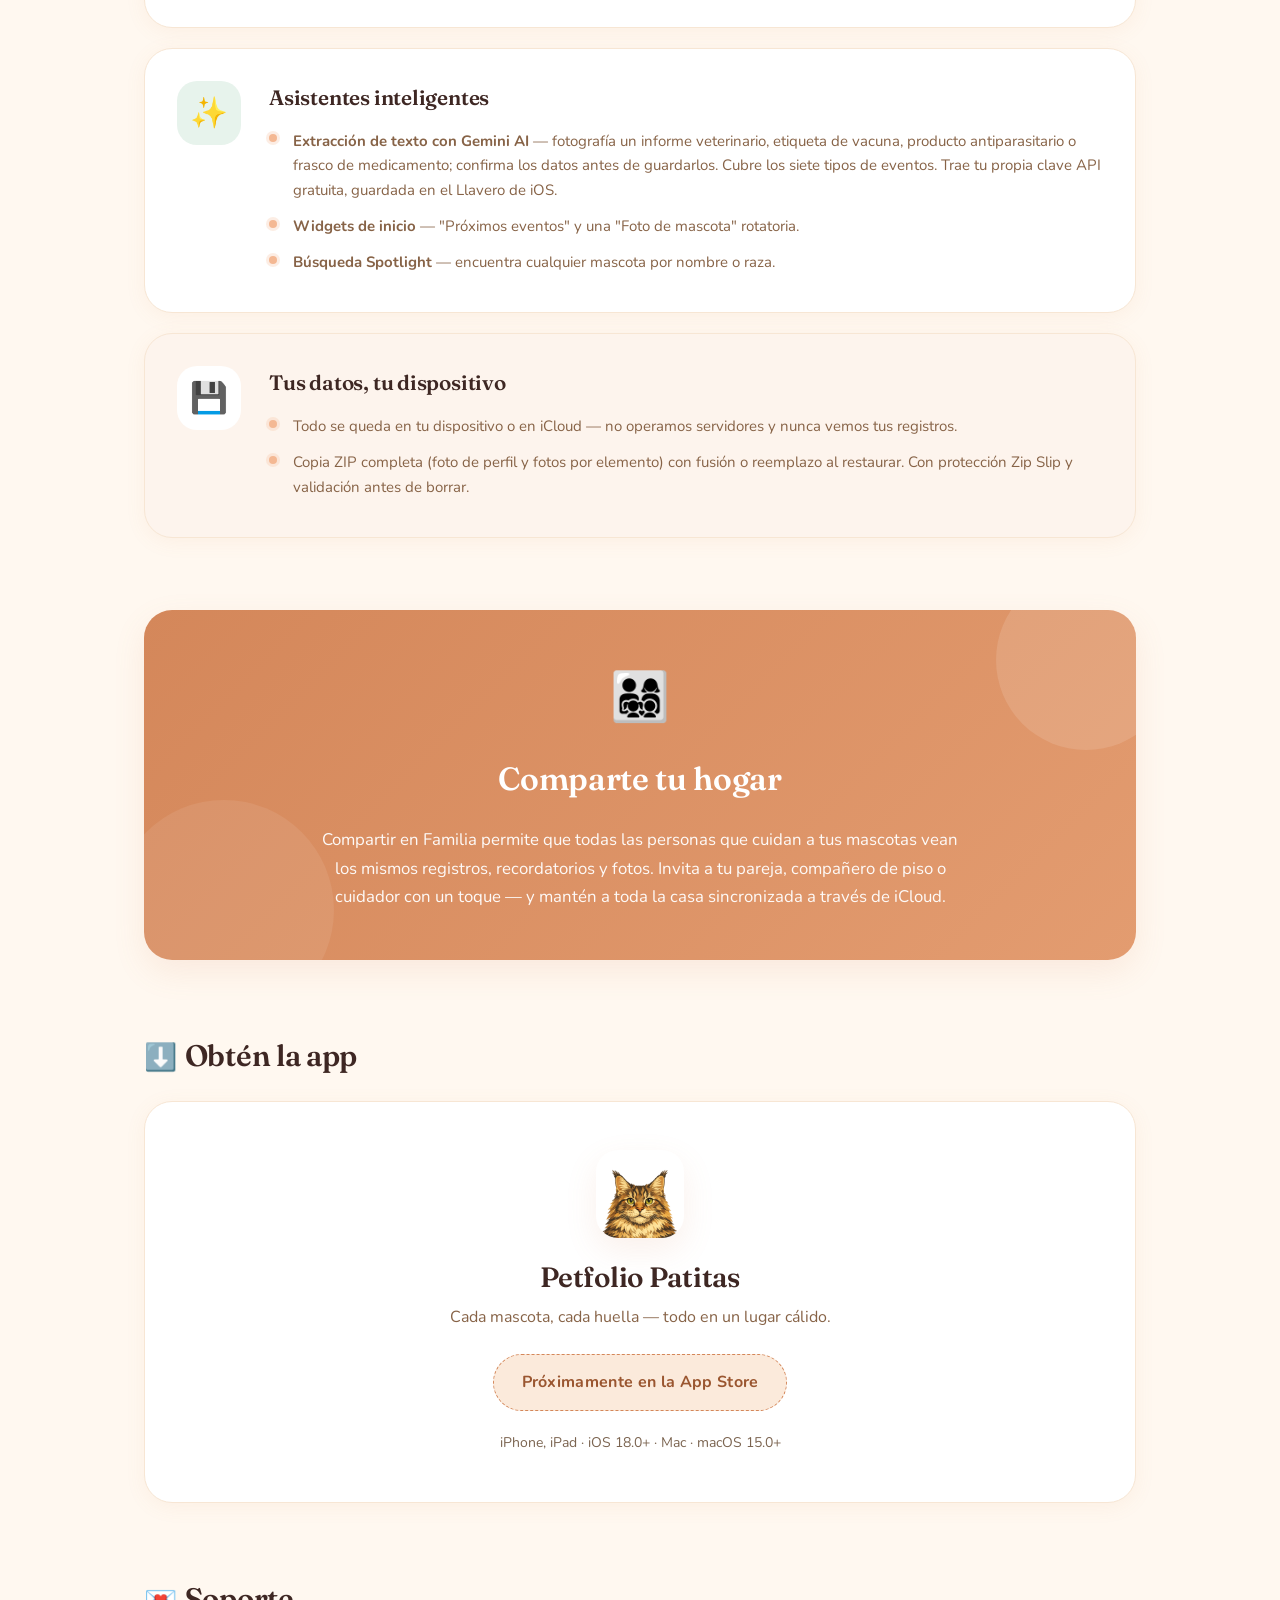
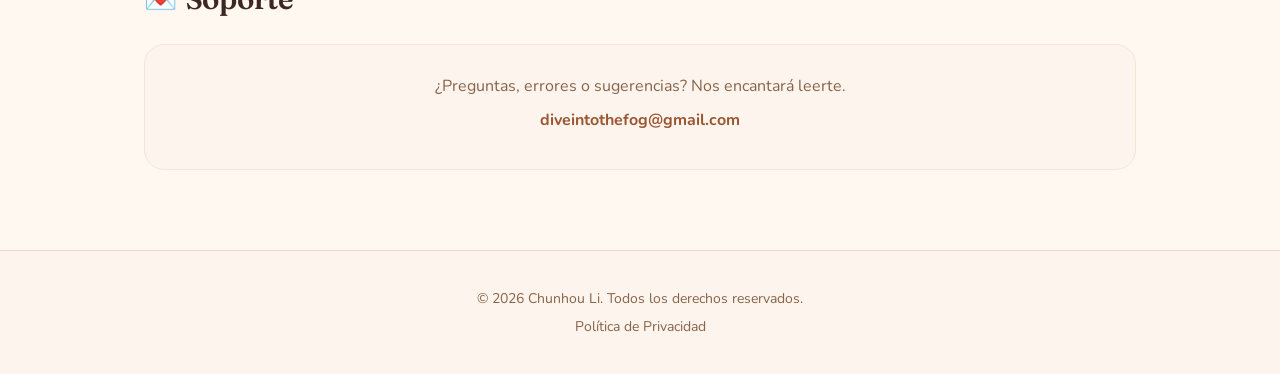
==== commit 3bb29893: "docs: align copy with Petfolio v1.0.0 — 8-tile profile hub (no Expenses), per-cycle insurance prorat" ====
--- a/es/index.html
+++ b/es/index.html
@@ -130,7 +130,7 @@
                         <ul>
                             <li>8 especies: perros, gatos, conejos, aves, pequeños mamíferos, peces, reptiles. Peces, reptiles y "otros" usan raza de texto libre.</li>
                             <li>477 razas en 5 especies, con grupos AKC / TICA / ARBA y clases de tamaño por especie. Las entradas genéricas «mestizo» / «doméstico» cubren a las mascotas sin pedigrí conocido.</li>
-                            <li>Panel de perfil: foto principal, edad, peso y cuadrícula 3×3 con accesos a salud, peso, veterinario, fotos, comida, eventos importantes, gastos, seguro y contactos de emergencia.</li>
+                            <li>Panel de perfil: foto principal, edad, peso y cuadrícula de ocho accesos directos — Salud, Peso, Veterinario, Fotos, Alimentación, Eventos, Seguro y Emergencia. Gastos vive como vista propia en Recursos y agrega el gasto de todas las mascotas.</li>
                             <li>Fotos ilimitadas por mascota, con EXIF preservada.</li>
                         </ul>
                     </div>
@@ -170,7 +170,7 @@
                             <li>Resumen entre mascotas de <strong>Gastos</strong>, <strong>Comida</strong>, <strong>Nutrición</strong>, <strong>Medicación activa</strong>, <strong>Arena</strong>, <strong>Sustrato</strong> y <strong>Contactos veterinarios</strong>.</li>
                             <li>Las entradas pueden vincularse a una mascota o vivir a nivel de hogar — los elementos del hogar viajan a través de Compartir en Familia.</li>
                             <li>Comida, nutrición y arena con fotos del producto, valoraciones, precios y pantallas de detalle.</li>
-                            <li>Las primas de seguro se prorratean por ciclo de facturación y se reparten día a día entre años, sumándose a Gastos.</li>
+                            <li>Las primas de seguro se desglosan por ciclo mensual de facturación y cada ciclo se asigna al año que contiene la mayoría de sus días, sumándose a Gastos.</li>
                         </ul>
                     </div>
                 </div>
@@ -238,7 +238,7 @@
             <h2><span class="emoji">⬇️</span>Obtén la app</h2>
             <div class="download-card">
                 <img src="../resources/app_icon.png" alt="" width="1024" height="1024" class="app-icon">
-                <h3>Petfolio</h3>
+                <h3>Petfolio Patitas</h3>
                 <p class="subtitle">Cada mascota, cada huella — todo en un lugar cálido.</p>
                 <span class="coming-soon-badge">Próximamente en la App Store</span>
                 <p class="download-requirements">iPhone, iPad · iOS 18.0+ · Mac · macOS 15.0+</p>
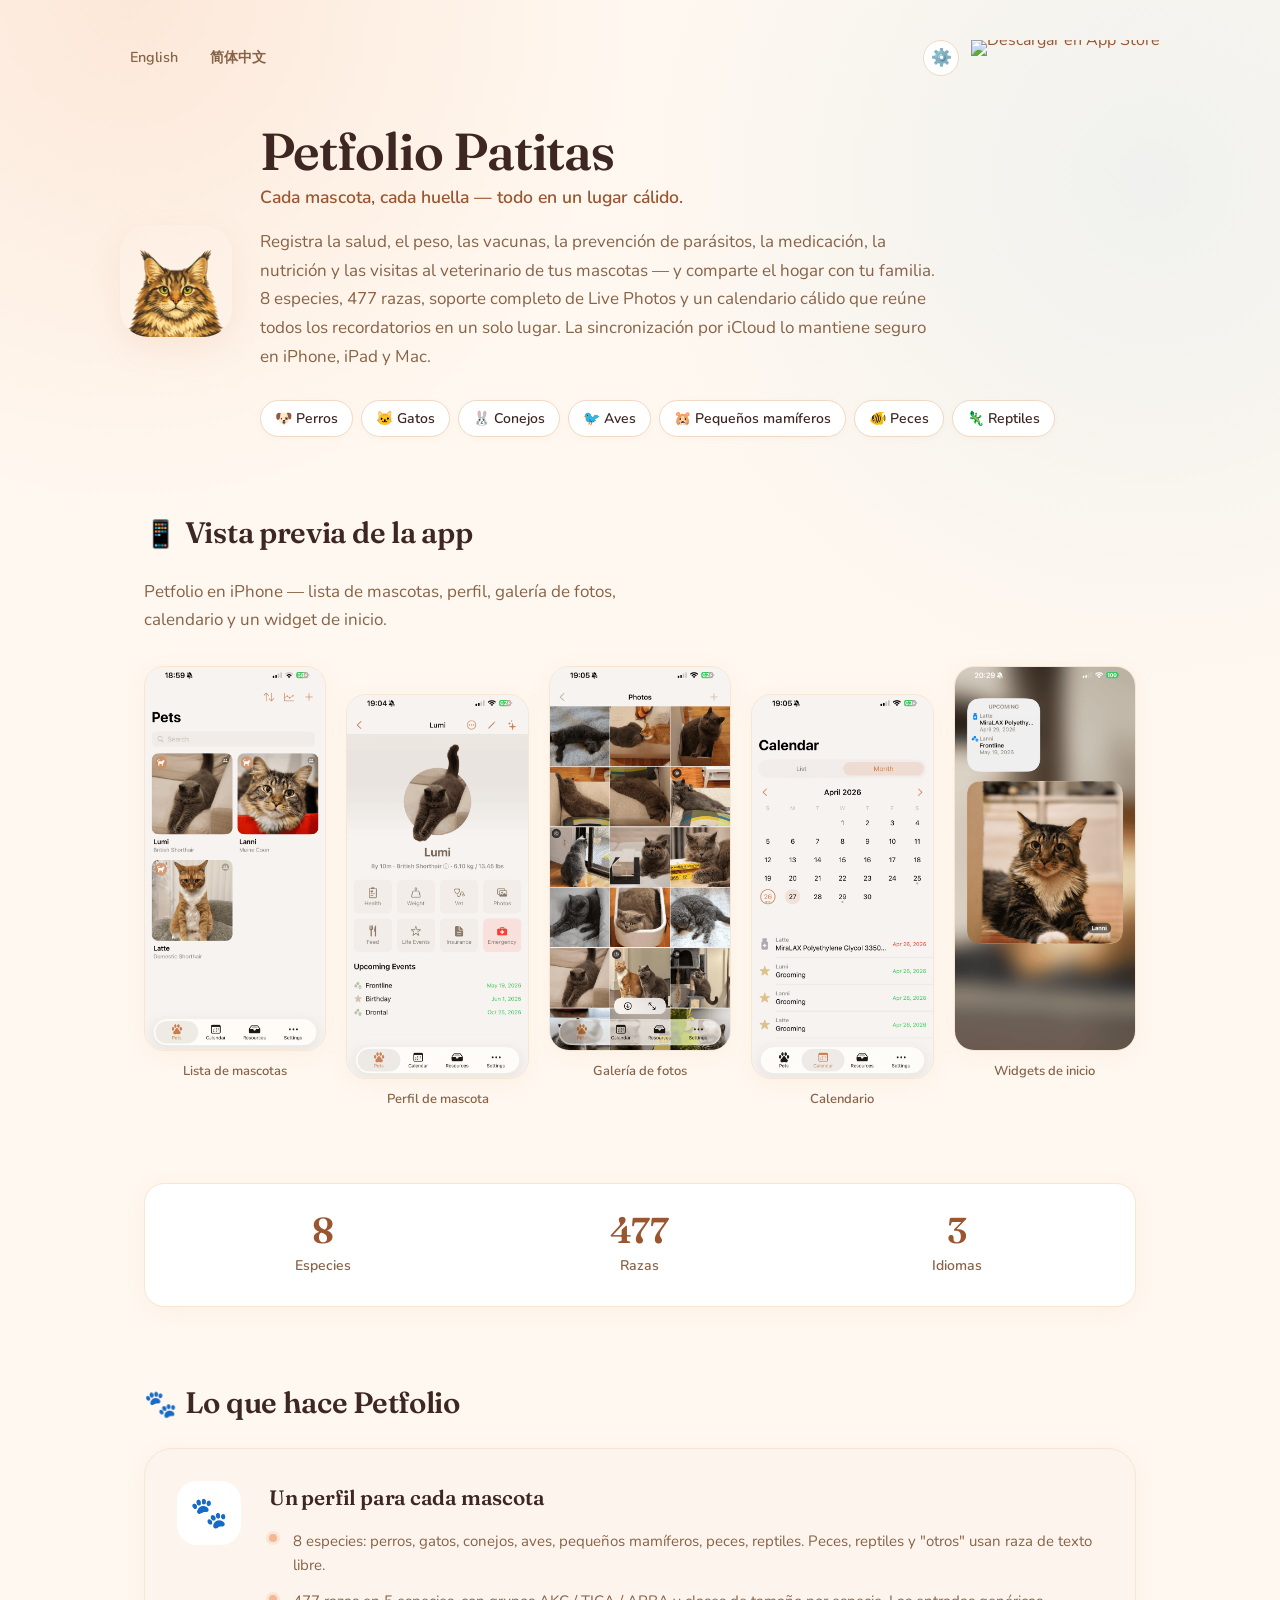
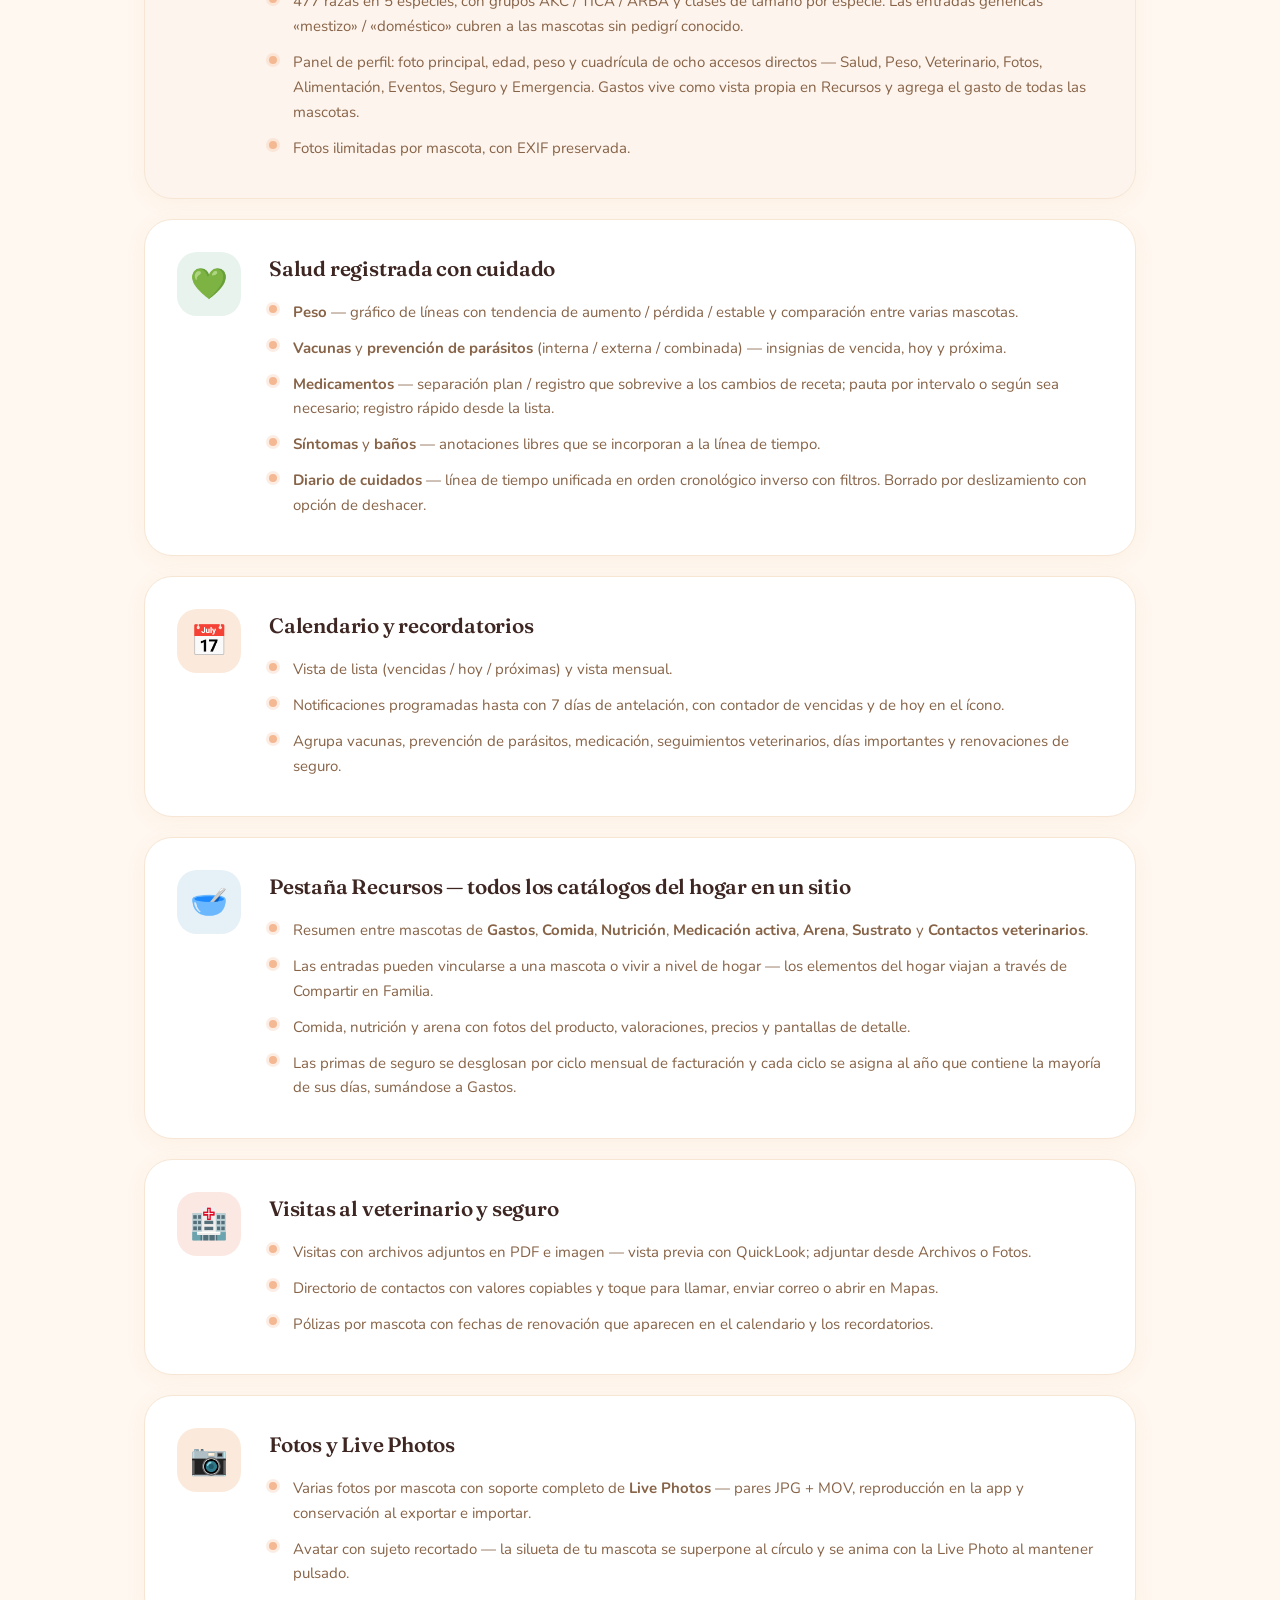
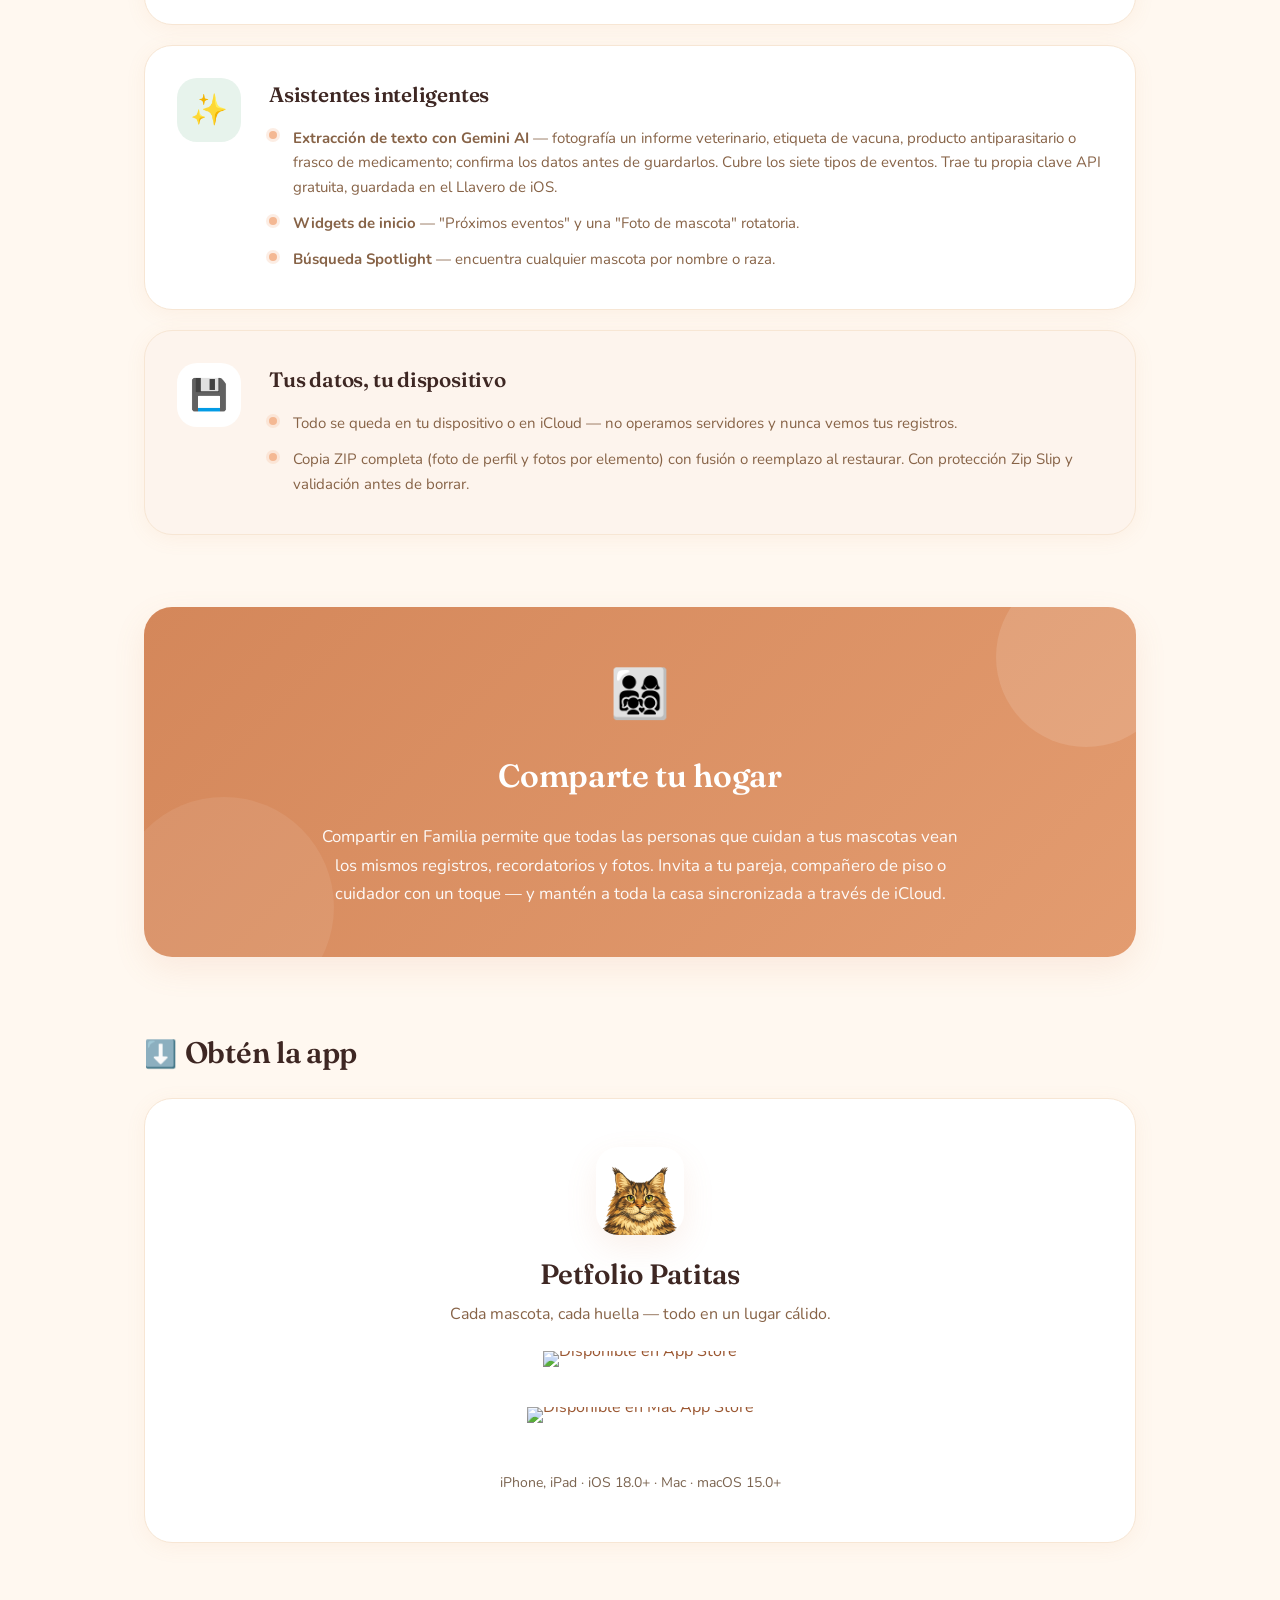
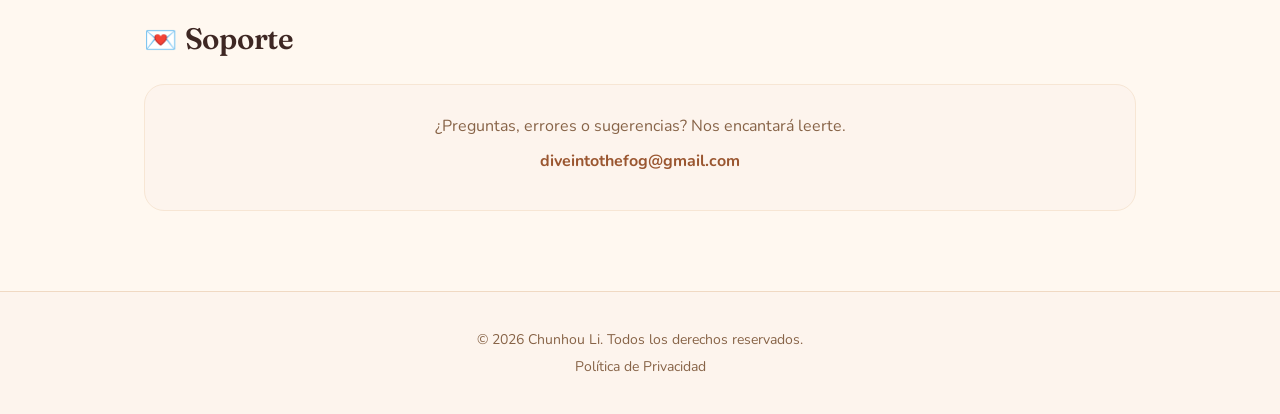
==== commit fb14d98e: "feat: replace Coming Soon placeholders with live App Store badges for Petfolio v1.0.0 launch" ====
--- a/es/index.html
+++ b/es/index.html
@@ -51,7 +51,9 @@
             <p class="lang-switcher"><a href="../index.html" hreflang="en" lang="en">English</a><a href="../zh/" hreflang="zh-Hans" lang="zh-Hans">简体中文</a></p>
             <div class="hero-actions">
                 <button type="button" class="theme-toggle" data-theme-toggle aria-label="Tema">⚙️</button>
-                <a href="#download" class="hero-badge-pill">Próximamente</a>
+                <a href="https://apps.apple.com/us/app/petfolio-pet-care/id6764127493" class="hero-app-store-badge" aria-label="Descargar en App Store">
+                    <img src="https://toolbox.marketingtools.apple.com/api/badges/download-on-the-app-store/white/es-MX?size=250x83&amp;releaseDate=1290124800" alt="Descargar en App Store" class="hero-badge-img">
+                </a>
             </div>
         </div>
 
@@ -240,7 +242,14 @@
                 <img src="../resources/app_icon.png" alt="" width="1024" height="1024" class="app-icon">
                 <h3>Petfolio Patitas</h3>
                 <p class="subtitle">Cada mascota, cada huella — todo en un lugar cálido.</p>
-                <span class="coming-soon-badge">Próximamente en la App Store</span>
+                <div class="app-store-badges">
+                    <a href="https://apps.apple.com/us/app/petfolio-pet-care/id6764127493" class="app-badge-link" aria-label="Disponible en App Store">
+                        <img src="https://toolbox.marketingtools.apple.com/api/badges/download-on-the-app-store/black/es-MX?size=250x83&amp;releaseDate=1290124800" alt="Disponible en App Store" class="app-badge">
+                    </a>
+                    <a href="https://apps.apple.com/us/app/petfolio-pet-care/id6764127493" class="app-badge-link" aria-label="Disponible en Mac App Store">
+                        <img src="https://toolbox.marketingtools.apple.com/api/badges/download-on-the-mac-app-store/black/es-MX?size=250x83&amp;releaseDate=1290124800" alt="Disponible en Mac App Store" class="app-badge">
+                    </a>
+                </div>
                 <p class="download-requirements">iPhone, iPad · iOS 18.0+ · Mac · macOS 15.0+</p>
             </div>
         </section>
--- a/css/styles.css
+++ b/css/styles.css
@@ -94,22 +94,23 @@
     color: var(--primary-deep);
 }
 
-.hero-badge-pill {
-    background: var(--primary-deep);
-    color: #fff;
-    padding: 8px 18px;
-    border-radius: 999px;
-    font-weight: 700;
-    font-size: 0.875rem;
-    box-shadow: var(--shadow-soft);
-    transition: transform 0.2s, box-shadow 0.2s;
-}
-
-.hero-badge-pill:hover {
-    color: #fff;
-    background: var(--text);
-    transform: translateY(-1px);
-    box-shadow: var(--shadow-warm);
+.hero-app-store-badge {
+    display: block;
+    line-height: 0;
+    background: none;
+    padding: 0;
+    text-decoration: none;
+    transition: opacity 0.15s;
+}
+
+.hero-app-store-badge:hover {
+    opacity: 0.85;
+}
+
+.hero-badge-img {
+    height: 36px;
+    width: auto;
+    display: block;
 }
 
 .hero-inner {
@@ -482,16 +483,29 @@
     margin-bottom: 1.5rem;
 }
 
-.coming-soon-badge {
-    display: inline-block;
-    background: var(--surface-sunset);
-    border: 1px dashed var(--primary);
-    color: var(--primary-deep);
-    padding: 14px 28px;
-    border-radius: 999px;
-    font-weight: 700;
-    font-size: 1rem;
-    letter-spacing: 0.02em;
+.app-store-badges {
+    display: flex;
+    flex-direction: column;
+    gap: 0.75rem;
+    align-items: center;
+    margin-bottom: 0.5rem;
+}
+
+.app-badge-link {
+    display: block;
+    line-height: 0;
+    text-decoration: none;
+    transition: opacity 0.15s;
+}
+
+.app-badge-link:hover {
+    opacity: 0.85;
+}
+
+.app-badge {
+    height: 44px;
+    width: auto;
+    display: block;
 }
 
 .download-requirements {
@@ -802,8 +816,7 @@
 .theme-dark .stat-item .num,
 .theme-dark .support-card a,
 .theme-dark .back-link,
-.theme-dark .privacy-content h2,
-.theme-dark .coming-soon-badge {
+.theme-dark .privacy-content h2 {
     color: #E89D6A;
 }
 
@@ -811,11 +824,6 @@
 .theme-dark .lang-switcher a:hover,
 .theme-dark .back-link:hover {
     color: #F4B893;
-}
-
-/* Hero pill: keep white text by anchoring to dark backgrounds in both modes. */
-.theme-dark .hero-badge-pill:hover {
-    background: #6B3D1F;
 }
 
 /* Feature row accent emoji backgrounds — dark variants of the light tints. */
@@ -826,10 +834,6 @@
 
 .theme-dark .privacy-content .contact-info {
     border-left-color: #E89D6A;
-}
-
-.theme-dark .coming-soon-badge {
-    border-color: #E89D6A;
 }
 
 /* Theme toggle button — hidden until js/theme.js marks it ready, so no-JS users
@@ -875,7 +879,8 @@
 }
 
 a:focus-visible,
-.hero-badge-pill:focus-visible,
+.hero-app-store-badge:focus-visible,
+.app-badge-link:focus-visible,
 .species-pill:focus-visible {
     outline-offset: 4px;
 }
